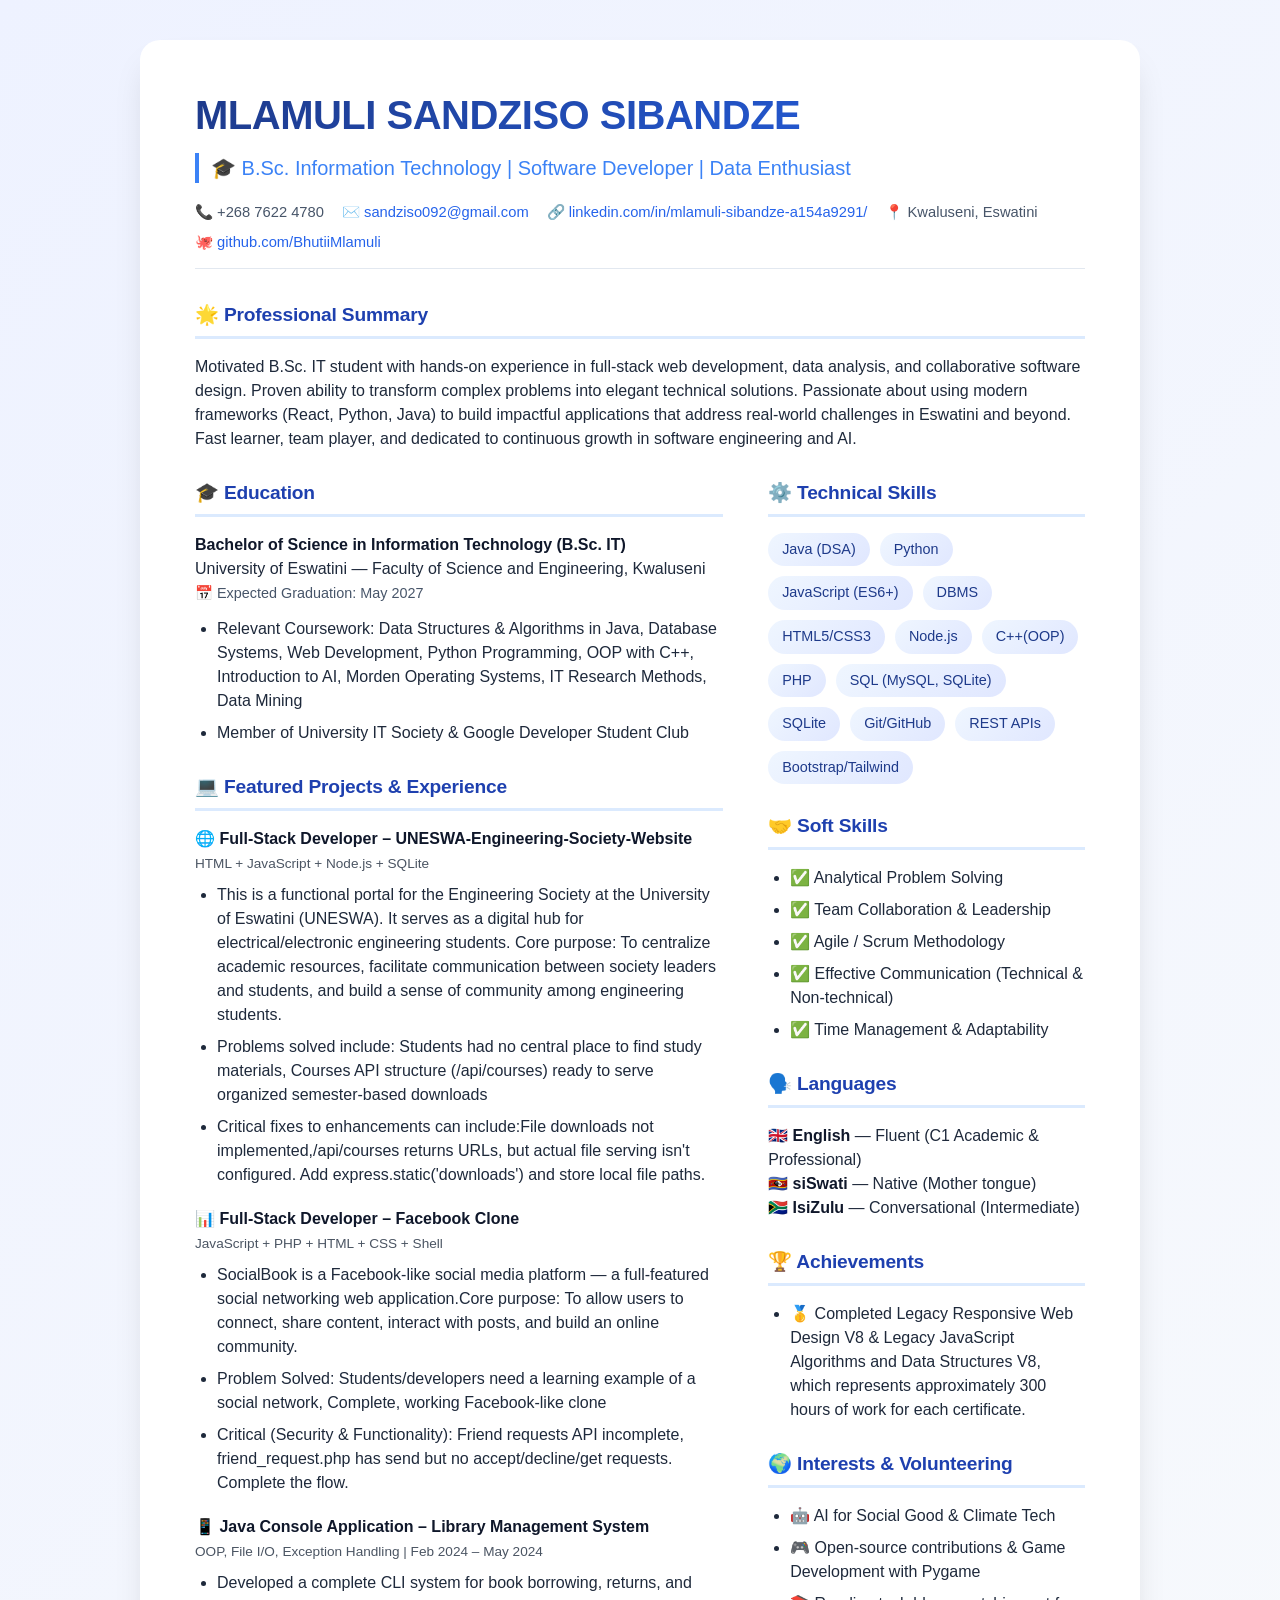
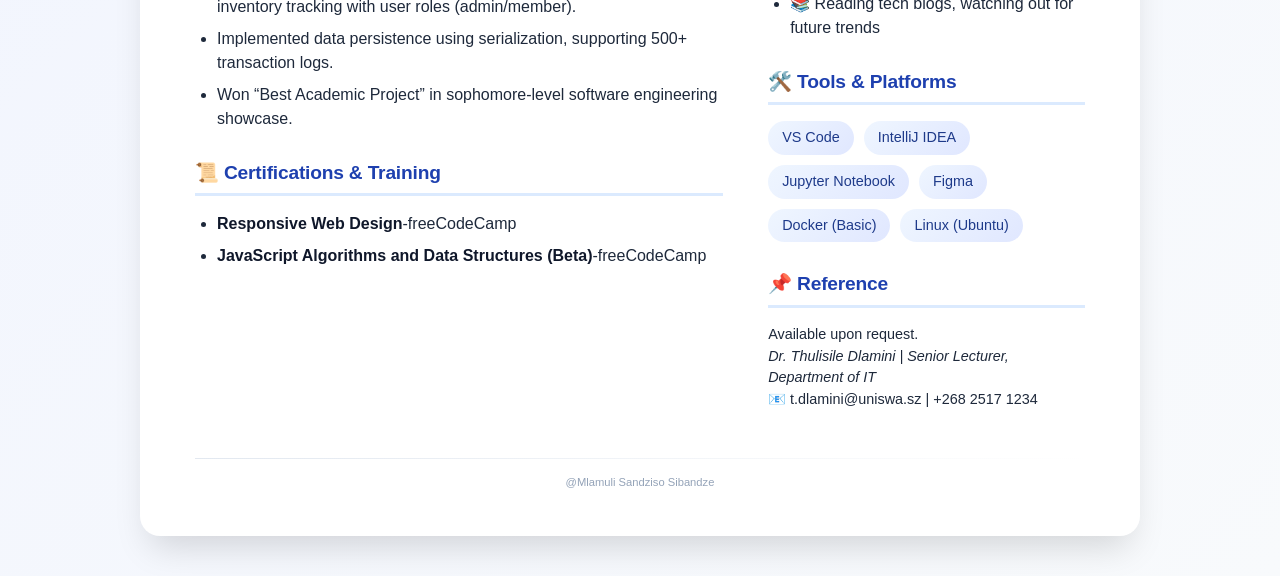
==== index.html @ d5909579 "C" ====
<!DOCTYPE html>
<html lang="en">
<head>
  <meta charset="UTF-8">
  <meta name="viewport" content="width=device-width, initial-scale=1.0">
  <title>Mlamuli Sandziso Sibandze - IT Resume</title>
  <link rel="stylesheet" href="style.css">
</head>
<body>
  <div class="container">

    <h1>MLAMULI SANDZISO SIBANDZE</h1>
    <div class="title">🎓 B.Sc. Information Technology | Software Developer | Data Enthusiast</div>
    
    <div class="contact">
      <span>📞 +268 7622 4780</span>
      <span>✉️ <a href="mailto:mlamuli.sibandze@student.uniswa.sz">sandziso092@gmail.com</a></span>
      <span>🔗 <a href="#">linkedin.com/in/mlamuli-sibandze-a154a9291/</a></span>
      <span>📍 Kwaluseni, Eswatini</span>
      <span>🐙 <a href="#">github.com/BhutiiMlamuli</a></span>
    </div>

    <!-- SUMMARY -->
    <div class="section">
      <div class="section-title">🌟 Professional Summary</div>
      <p>Motivated B.Sc. IT student with hands-on experience in full-stack web development, data analysis, and collaborative software design. Proven ability to transform complex problems into elegant technical solutions. Passionate about using modern frameworks (React, Python, Java) to build impactful applications that address real-world challenges in Eswatini and beyond. Fast learner, team player, and dedicated to continuous growth in software engineering and AI.</p>
    </div>

    <div class="two-column">
      <div class="left">

        <!-- EDUCATION -->
        <div class="section">
          <div class="section-title">🎓 Education</div>
          <div style="margin-bottom: 12px;">
            <strong>Bachelor of Science in Information Technology (B.Sc. IT)</strong><br>
            University of Eswatini — Faculty of Science and Engineering, Kwaluseni<br>
            <span style="font-size: 0.9em; color: #475569;">📅 Expected Graduation: May 2027</span>
            
          </div>
          <ul style="margin-top: 8px;">
            <li>Relevant Coursework: Data Structures & Algorithms in Java, Database Systems, Web Development, Python Programming, OOP with C++, Introduction to AI, Morden Operating Systems, IT Research Methods, Data Mining</li>
            
            <li>Member of University IT Society & Google Developer Student Club</li>
          </ul>
        </div>

        <!-- PROJECTS & EXPERIENCE (Expanded) -->
        <div class="section">
          <div class="section-title">💻 Featured Projects & Experience</div>
          
          <div class="exp-item">
            <strong>🌐 Full-Stack Developer – UNESWA-Engineering-Society-Website</strong><br>
            <span style="font-size: 0.85em; color: #4b5563;">HTML + JavaScript + Node.js + SQLite</span>
            <ul>
              <li>This is a functional portal for the Engineering Society at the University of Eswatini (UNESWA). It serves as a digital hub for electrical/electronic engineering students.

Core purpose: To centralize academic resources, facilitate communication between society leaders and students, and build a sense of community among engineering students.</li>
              <li>Problems solved include:
                Students had no central place to find study materials, Courses API structure (/api/courses) ready to serve organized semester-based downloads
              </li>
              <li>Critical fixes to enhancements can include:File downloads not implemented,/api/courses returns URLs, but actual file serving isn't configured. Add express.static('downloads') and store local file paths. </li>
            </ul>
          </div>

          <div class="exp-item">
            <strong>📊 Full-Stack Developer – Facebook Clone</strong><br>
            <span style="font-size: 0.85em; color: #4b5563;">JavaScript + PHP + HTML + CSS + Shell</span>
            <ul>
              <li>SocialBook is a Facebook-like social media platform — a full-featured social networking web application.Core purpose: To allow users to connect, share content, interact with posts, and build an online community.</li>
              <li>Problem Solved: Students/developers need a learning example of a social network, Complete, working Facebook-like clone</li>
              <li>Critical (Security & Functionality): Friend requests API incomplete, friend_request.php has send but no accept/decline/get requests. Complete the flow.</li>
            </ul>
          </div>

          <div class="exp-item">
            <strong>📱 Java Console Application – Library Management System</strong><br>
            <span style="font-size: 0.85em; color: #4b5563;">OOP, File I/O, Exception Handling | Feb 2024 – May 2024</span>
            <ul>
              <li>Developed a complete CLI system for book borrowing, returns, and inventory tracking with user roles (admin/member).</li>
              <li>Implemented data persistence using serialization, supporting 500+ transaction logs.</li>
              <li>Won “Best Academic Project” in sophomore-level software engineering showcase.</li>
            </ul>
          </div>

          
        </div>

        <!-- Certifications & Training -->
        <div class="section">
          <div class="section-title">📜 Certifications & Training</div>
          <ul>
            <li><strong>Responsive Web Design</strong>-freeCodeCamp</li>
            <li><strong>JavaScript Algorithms and Data Structures (Beta)</strong>-freeCodeCamp</li>
                        
          </ul>
        </div>

      </div>

      <!-- RIGHT COLUMN (Skills, languages, achievements, interests) -->
      <div class="right">

        <!-- TECHNICAL SKILLS -->
        <div class="section">
          <div class="section-title">⚙️ Technical Skills</div>
          <div class="skill-list">
            <span class="skill">Java (DSA)</span>
            <span class="skill">Python</span>
            <span class="skill">JavaScript (ES6+)</span>
            <span class="skill">DBMS</span>
            <span class="skill">HTML5/CSS3</span>
            <span class="skill">Node.js</span>
            <span class="skill">C++(OOP)</span>
            <span class="skill">PHP</span>
            <span class="skill">SQL (MySQL, SQLite)</span>
            <span class="skill">SQLite</span>
            <span class="skill">Git/GitHub</span>
            <span class="skill">REST APIs</span>
            <span class="skill">Bootstrap/Tailwind</span>
          </div>
        </div>

        <!-- SOFT SKILLS -->
        <div class="section">
          <div class="section-title">🤝 Soft Skills</div>
          <ul style="margin-bottom: 0;">
            <li>✅ Analytical Problem Solving</li>
            <li>✅ Team Collaboration & Leadership</li>
            <li>✅ Agile / Scrum Methodology</li>
            <li>✅ Effective Communication (Technical & Non-technical)</li>
            <li>✅ Time Management & Adaptability</li>
          </ul>
        </div>

        <!-- LANGUAGES -->
        <div class="section">
          <div class="section-title">🗣️ Languages</div>
          <strong>🇬🇧 English</strong> — Fluent (C1 Academic & Professional)<br>
          <strong>🇸🇿 siSwati</strong> — Native (Mother tongue)<br>
          <strong>🇿🇦 IsiZulu</strong> — Conversational (Intermediate)
        </div>

        <!-- ACHIEVEMENTS / LEADERSHIP -->
        <div class="section">
          <div class="section-title">🏆 Achievements</div>
          <ul>
            <li>🥇 Completed Legacy Responsive Web Design V8 & Legacy JavaScript Algorithms and Data Structures V8, which represents approximately 300 hours of work for each certificate.</li>
          
          </ul>
        </div>

        <!-- INTERESTS & COMMUNITY -->
        <div class="section">
          <div class="section-title">🌍 Interests & Volunteering</div>
          <ul>
            <li>🤖 AI for Social Good & Climate Tech</li>
            
            <li>🎮 Open-source contributions & Game Development with Pygame</li>
            <li>📚 Reading tech blogs, watching out for future trends</li>
          </ul>
        </div>

        <!-- TOOLS & PLATFORMS -->
        <div class="section">
          <div class="section-title">🛠️ Tools & Platforms</div>
          <div class="skill-list">
            <span class="skill">VS Code</span>
            <span class="skill">IntelliJ IDEA</span>
            <span class="skill">Jupyter Notebook</span>
            <span class="skill">Figma</span>
            <span class="skill">Docker (Basic)</span>
            <span class="skill">Linux (Ubuntu)</span>
          </div>
        </div>

        <!-- REFERENCE NOTE -->
        <div class="section">
          <div class="section-title">📌 Reference</div>
          <p style="font-size: 0.9rem;">Available upon request.<br>
          <em>Dr. Thulisile Dlamini | Senior Lecturer, Department of IT</em><br>
          📧 t.dlamini@uniswa.sz | +268 2517 1234</p>
        </div>

      </div>
    </div>

    <!-- DECORATIVE FOOTER (Print-friendly subtle) -->
    <hr style="margin-top: 20px;">
    <div style="text-align: center; font-size: 0.7rem; color: #94a3b8; margin-top: 15px;">
       @Mlamuli Sandziso Sibandze
    </div>
  </div>
</body>
</html>
---- style.css ----
/* ========== RESET & GLOBAL ========== */
* {
  margin: 0;
  padding: 0;
  box-sizing: border-box;
}

body {
  font-family: 'Segoe UI', 'Roboto', Arial, sans-serif;
  margin: 0;
  padding: 40px 20px;
  background: linear-gradient(135deg, #eef2ff 0%, #f8fafc 100%);
  color: #1e293b;
  line-height: 1.5;
}

.container {
  max-width: 1000px;
  margin: 0 auto;
  background: white;
  border-radius: 20px;
  box-shadow: 0 20px 35px -10px rgba(0, 0, 0, 0.15);
  padding: 45px 55px;
  transition: all 0.3s ease;
}

/* ========== TYPOGRAPHY & HEADINGS ========== */
h1 {
  font-size: 2.5em;
  margin: 0 0 8px 0;
  color: #0f3b7a;
  letter-spacing: -0.5px;
  font-weight: 700;
  background: linear-gradient(135deg, #1e3a8a, #2563eb);
  background-clip: text;
  -webkit-background-clip: text;
  color: transparent;
}

.title {
  font-size: 1.25em;
  color: #3b82f6;
  margin-bottom: 18px;
  font-weight: 500;
  border-left: 4px solid #3b82f6;
  padding-left: 12px;
}

.contact {
  font-size: 0.92em;
  color: #475569;
  margin-bottom: 32px;
  padding-bottom: 15px;
  border-bottom: 1px solid #e2e8f0;
  display: flex;
  flex-wrap: wrap;
  gap: 18px;
  row-gap: 8px;
}

.contact a { 
  color: #2563eb; 
  text-decoration: none;
  transition: color 0.2s;
}

.contact a:hover { 
  color: #1d4ed8; 
  text-decoration: underline; 
}

/* ========== SECTIONS ========== */
.section {
  margin-bottom: 28px;
}

.section-title {
  font-size: 1.2em;
  color: #1e40af;
  border-bottom: 3px solid #dbeafe;
  padding-bottom: 6px;
  margin-bottom: 16px;
  font-weight: 600;
  letter-spacing: -0.2px;
}

/* ========== LISTS ========== */
ul {
  padding-left: 22px;
  margin: 8px 0;
}

li {
  margin-bottom: 8px;
  line-height: 1.5;
}

/* ========== TWO COLUMN LAYOUT ========== */
.two-column {
  display: flex;
  gap: 45px;
  margin-top: 5px;
}

.left { 
  flex: 2; 
}

.right { 
  flex: 1.2; 
}

/* ========== MISC COMPONENTS ========== */
.date {
  font-size: 0.85em;
  color: #6b7280;
  font-weight: normal;
}

.skill-list {
  display: flex;
  flex-wrap: wrap;
  gap: 10px;
  margin-top: 5px;
}

.skill {
  background: linear-gradient(135deg, #eff6ff, #e0e7ff);
  padding: 6px 14px;
  border-radius: 30px;
  font-size: 0.9em;
  font-weight: 500;
  color: #1e3a8a;
  transition: transform 0.1s ease, box-shadow 0.2s;
}

.skill:hover {
  transform: translateY(-2px);
  box-shadow: 0 4px 8px rgba(0, 0, 0, 0.05);
}

.project-item, .exp-item {
  margin-bottom: 20px;
}

.subsection-title {
  font-weight: 700;
  color: #0f172a;
  display: inline-block;
  margin-top: 12px;
}

strong {
  color: #0f172a;
}

hr {
  margin: 15px 0;
  border: 0;
  height: 1px;
  background: linear-gradient(to right, #e2e8f0, transparent);
}

.badge {
  background: #f1f5f9;
  padding: 2px 8px;
  border-radius: 12px;
  font-size: 0.75rem;
  font-weight: 500;
  display: inline-block;
  margin-right: 6px;
}

/* ========== RESPONSIVE ========== */
@media (max-width: 700px) {
  body { 
    padding: 20px 15px; 
  }
  
  .container { 
    padding: 25px 20px; 
  }
  
  h1 { 
    font-size: 1.8em; 
  }
  
  .two-column { 
    flex-direction: column; 
    gap: 20px; 
  }
  
  .skill-list { 
    gap: 8px; 
  }
}

/* ========== PRINT STYLES ========== */
@media print {
  body {
    background: white;
    padding: 0;
  }
  
  .container {
    box-shadow: none;
    padding: 20px;
    max-width: 100%;
    border-radius: 0;
  }
  
  .skill {
    background: #f1f5f9;
    border: 1px solid #ccc;
    page-break-inside: avoid;
  }
  
  .contact {
    border-bottom: 1px solid #ccc;
  }
  
  .section-title {
    border-bottom: 2px solid #ccc;
  }
  
  a {
    text-decoration: none;
    color: black;
  }
  
  .skill:hover {
    transform: none;
    box-shadow: none;
  }
  
  .badge {
    background: #e9ecef;
    border: 1px solid #adb5bd;
  }
}
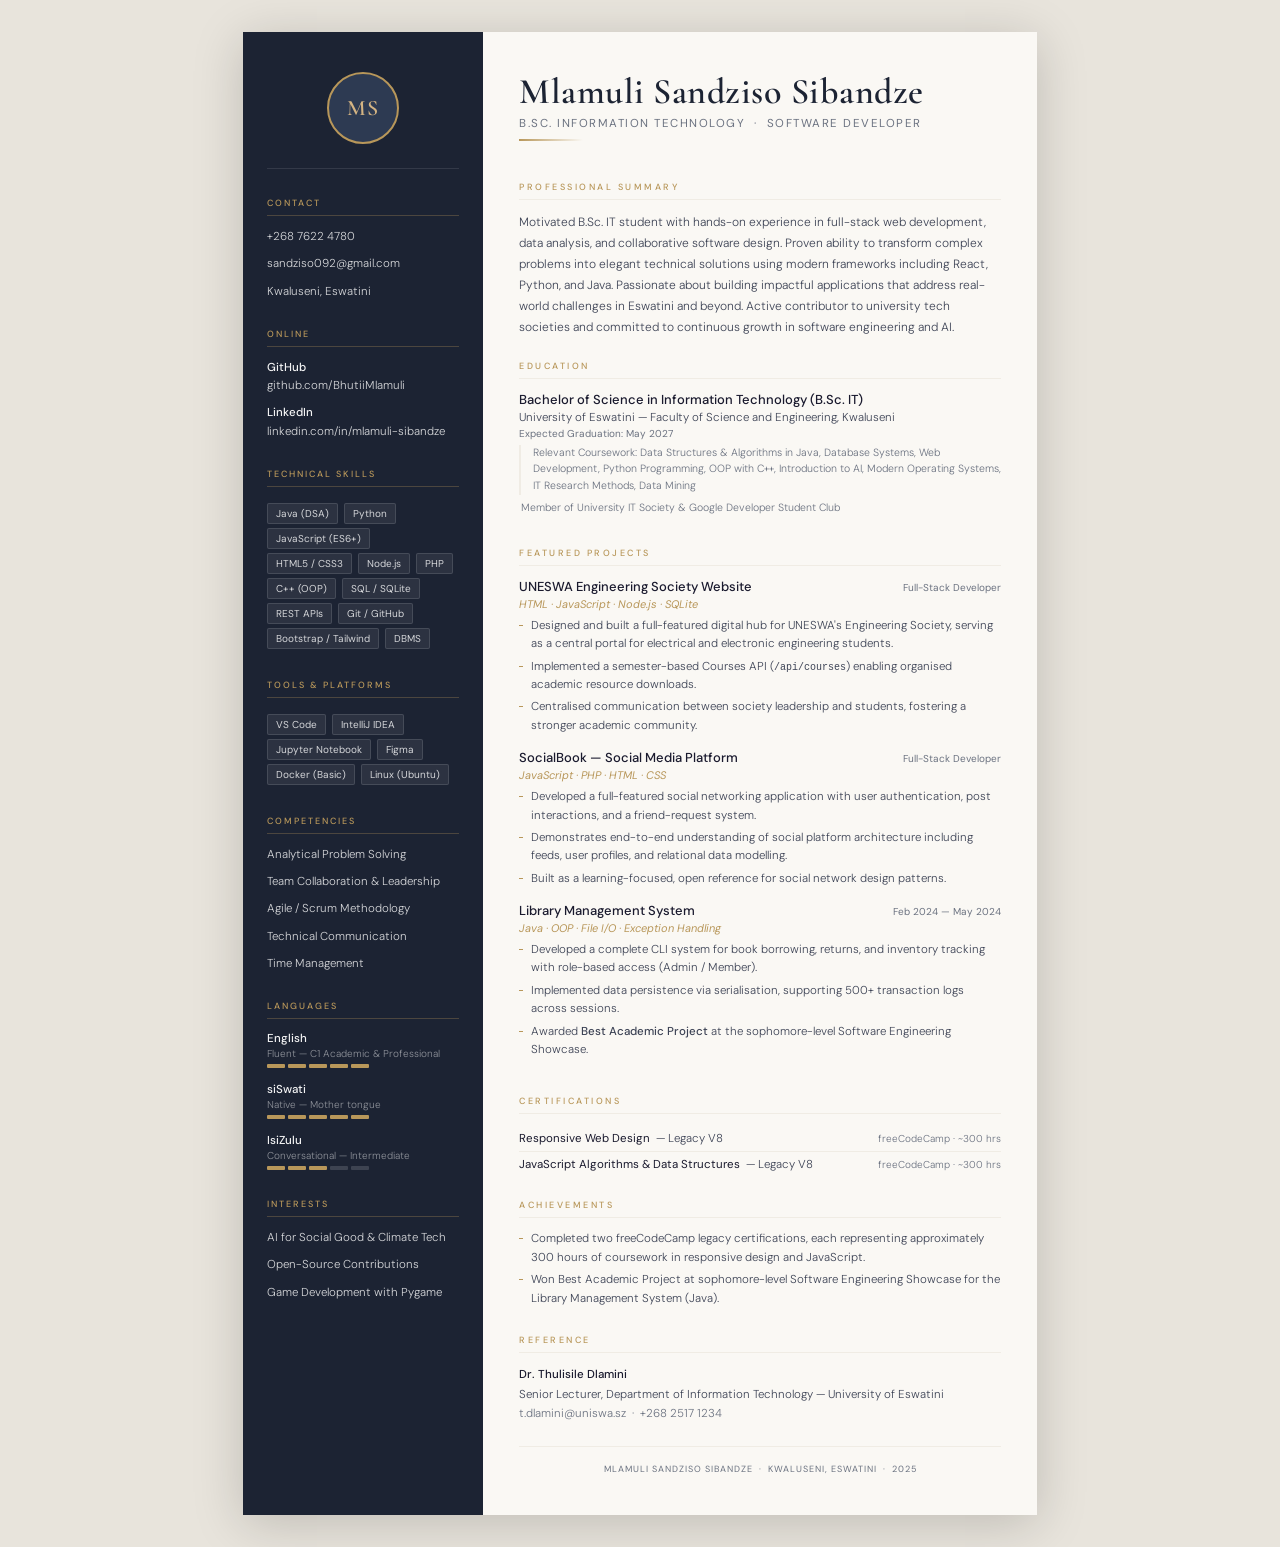
==== commit 8cb703d7: "111" ====
--- a/index.html
+++ b/index.html
@@ -3,193 +3,522 @@
 <head>
   <meta charset="UTF-8">
   <meta name="viewport" content="width=device-width, initial-scale=1.0">
-  <title>Mlamuli Sandziso Sibandze - IT Resume</title>
-  <link rel="stylesheet" href="style.css">
+  <title>Mlamuli Sandziso Sibandze — Resume</title>
+  <link rel="preconnect" href="https://fonts.googleapis.com">
+  <link rel="preconnect" href="https://fonts.gstatic.com" crossorigin>
+  <link href="https://fonts.googleapis.com/css2?family=Cormorant+Garamond:wght@400;500;600&family=DM+Sans:wght@300;400;500&display=swap" rel="stylesheet">
+  <style>
+    *, *::before, *::after { box-sizing: border-box; margin: 0; padding: 0; }
+
+    :root {
+      --slate: #1c2333;
+      --slate-mid: #2d3a52;
+      --slate-light: #4a5568;
+      --gold: #b8975a;
+      --gold-light: #d4b483;
+      --ivory: #faf8f4;
+      --ivory-dark: #f0ece4;
+      --text-dark: #1a1a2e;
+      --text-mid: #3d4355;
+      --text-muted: #6b7280;
+      --sidebar-w: 240px;
+      --serif: 'Cormorant Garamond', Georgia, serif;
+      --sans: 'DM Sans', system-ui, sans-serif;
+    }
+
+    @page { margin: 0; size: A4; }
+
+    body {
+      font-family: var(--sans);
+      background: #e8e4dc;
+      min-height: 100vh;
+      display: flex;
+      justify-content: center;
+      padding: 32px 16px;
+      color: var(--text-dark);
+      -webkit-print-color-adjust: exact;
+      print-color-adjust: exact;
+    }
+
+    .page {
+      width: 794px;
+      min-height: 1123px;
+      background: var(--ivory);
+      display: grid;
+      grid-template-columns: var(--sidebar-w) 1fr;
+      box-shadow: 0 8px 48px rgba(0,0,0,0.18);
+    }
+
+    /* ── SIDEBAR ── */
+    .sidebar {
+      background: var(--slate);
+      padding: 40px 24px;
+      display: flex;
+      flex-direction: column;
+      gap: 28px;
+    }
+
+    .avatar-block {
+      display: flex;
+      flex-direction: column;
+      align-items: center;
+      gap: 12px;
+      border-bottom: 1px solid rgba(255,255,255,0.1);
+      padding-bottom: 24px;
+    }
+
+    .avatar {
+      width: 72px;
+      height: 72px;
+      border-radius: 50%;
+      background: var(--slate-mid);
+      border: 2px solid var(--gold);
+      display: flex;
+      align-items: center;
+      justify-content: center;
+      font-family: var(--serif);
+      font-size: 22px;
+      font-weight: 600;
+      color: var(--gold-light);
+      letter-spacing: 1px;
+    }
+
+    .s-section { display: flex; flex-direction: column; gap: 10px; }
+
+    .s-label {
+      font-family: var(--sans);
+      font-size: 9px;
+      font-weight: 500;
+      letter-spacing: 2px;
+      text-transform: uppercase;
+      color: var(--gold);
+      border-bottom: 1px solid rgba(184,151,90,0.3);
+      padding-bottom: 6px;
+      margin-bottom: 2px;
+    }
+
+    .s-item {
+      font-size: 11.5px;
+      font-weight: 300;
+      color: rgba(255,255,255,0.82);
+      line-height: 1.5;
+      word-break: break-word;
+    }
+
+    .s-item a { color: rgba(255,255,255,0.82); text-decoration: none; }
+    .s-item a:hover { color: var(--gold-light); }
+
+    .s-item strong {
+      display: block;
+      font-weight: 500;
+      color: rgba(255,255,255,0.95);
+      font-size: 11.5px;
+      margin-bottom: 1px;
+    }
+
+    .skill-tag {
+      display: inline-block;
+      background: rgba(255,255,255,0.07);
+      border: 1px solid rgba(255,255,255,0.12);
+      color: rgba(255,255,255,0.8);
+      font-size: 10px;
+      padding: 3px 8px;
+      border-radius: 2px;
+      margin: 2px 2px 2px 0;
+      font-weight: 400;
+    }
+
+    .lang-row { display: flex; flex-direction: column; gap: 6px; }
+    .lang-item { display: flex; flex-direction: column; gap: 1px; }
+    .lang-name { font-size: 11.5px; color: rgba(255,255,255,0.95); font-weight: 500; }
+    .lang-level { font-size: 10px; color: rgba(255,255,255,0.5); font-weight: 300; }
+
+    .dot-bar { display: flex; gap: 3px; margin-top: 3px; }
+    .dot {
+      width: 18px; height: 4px; border-radius: 1px;
+      background: rgba(255,255,255,0.15);
+    }
+    .dot.filled { background: var(--gold); }
+
+    /* ── MAIN ── */
+    .main {
+      padding: 40px 36px;
+      display: flex;
+      flex-direction: column;
+      gap: 0;
+    }
+
+    .name-block { margin-bottom: 20px; }
+
+    .name {
+      font-family: var(--serif);
+      font-size: 36px;
+      font-weight: 600;
+      color: var(--slate);
+      letter-spacing: 0.5px;
+      line-height: 1.1;
+    }
+
+    .title-line {
+      font-size: 11.5px;
+      font-weight: 400;
+      color: var(--text-muted);
+      letter-spacing: 1.5px;
+      text-transform: uppercase;
+      margin-top: 4px;
+    }
+
+    .gold-rule {
+      height: 2px;
+      background: linear-gradient(90deg, var(--gold) 0%, transparent 100%);
+      margin: 8px 0 20px;
+      width: 64px;
+    }
+
+    /* Section */
+    .section { margin-bottom: 22px; }
+
+    .sec-title {
+      font-size: 9px;
+      font-weight: 500;
+      letter-spacing: 2.5px;
+      text-transform: uppercase;
+      color: var(--gold);
+      border-bottom: 1px solid var(--ivory-dark);
+      padding-bottom: 6px;
+      margin-bottom: 12px;
+    }
+
+    .summary-text {
+      font-size: 12px;
+      font-weight: 300;
+      color: var(--text-mid);
+      line-height: 1.75;
+    }
+
+    /* Experience items */
+    .exp-item { margin-bottom: 14px; }
+
+    .exp-header { display: flex; justify-content: space-between; align-items: baseline; gap: 8px; }
+
+    .exp-title {
+      font-size: 13px;
+      font-weight: 500;
+      color: var(--text-dark);
+    }
+
+    .exp-date {
+      font-size: 10px;
+      color: var(--text-muted);
+      font-weight: 400;
+      white-space: nowrap;
+      flex-shrink: 0;
+    }
+
+    .exp-sub {
+      font-size: 11px;
+      color: var(--gold);
+      font-weight: 400;
+      margin: 2px 0 6px;
+      font-style: italic;
+    }
+
+    .exp-list {
+      list-style: none;
+      padding: 0;
+      display: flex;
+      flex-direction: column;
+      gap: 4px;
+    }
+
+    .exp-list li {
+      font-size: 11.5px;
+      color: var(--text-mid);
+      font-weight: 300;
+      line-height: 1.6;
+      padding-left: 12px;
+      position: relative;
+    }
+
+    .exp-list li::before {
+      content: '';
+      position: absolute;
+      left: 0;
+      top: 8px;
+      width: 4px;
+      height: 1px;
+      background: var(--gold);
+    }
+
+    /* Education */
+    .edu-item { margin-bottom: 8px; }
+    .edu-degree { font-size: 13px; font-weight: 500; color: var(--text-dark); }
+    .edu-school { font-size: 11.5px; color: var(--text-mid); font-weight: 300; margin: 2px 0; }
+    .edu-date { font-size: 10px; color: var(--text-muted); }
+    .edu-courses {
+      font-size: 10.5px;
+      color: var(--text-muted);
+      font-weight: 300;
+      line-height: 1.6;
+      margin-top: 5px;
+      padding-left: 12px;
+      border-left: 2px solid var(--ivory-dark);
+    }
+
+    /* Certs */
+    .cert-item {
+      font-size: 11.5px;
+      font-weight: 300;
+      color: var(--text-mid);
+      padding: 5px 0;
+      border-bottom: 1px solid var(--ivory-dark);
+      display: flex;
+      justify-content: space-between;
+      align-items: baseline;
+      gap: 8px;
+    }
+    .cert-item:last-child { border-bottom: none; }
+    .cert-name { font-weight: 400; color: var(--text-dark); }
+    .cert-org { font-size: 10px; color: var(--text-muted); }
+
+    .achieve-item {
+      font-size: 11.5px;
+      color: var(--text-mid);
+      font-weight: 300;
+      line-height: 1.6;
+      padding-left: 12px;
+      position: relative;
+      margin-bottom: 4px;
+    }
+    .achieve-item::before {
+      content: '';
+      position: absolute;
+      left: 0; top: 8px;
+      width: 4px; height: 1px;
+      background: var(--gold);
+    }
+
+    /* Footer */
+    .resume-footer {
+      margin-top: auto;
+      padding-top: 16px;
+      border-top: 1px solid var(--ivory-dark);
+      font-size: 9px;
+      color: var(--text-muted);
+      letter-spacing: 1px;
+      text-transform: uppercase;
+      text-align: center;
+    }
+
+    @media print {
+      body { background: none; padding: 0; }
+      .page { box-shadow: none; width: 100%; min-height: 100vh; }
+    }
+  </style>
 </head>
 <body>
-  <div class="container">
-
-    <h1>MLAMULI SANDZISO SIBANDZE</h1>
-    <div class="title">🎓 B.Sc. Information Technology | Software Developer | Data Enthusiast</div>
-    
-    <div class="contact">
-      <span>📞 +268 7622 4780</span>
-      <span>✉️ <a href="mailto:mlamuli.sibandze@student.uniswa.sz">sandziso092@gmail.com</a></span>
-      <span>🔗 <a href="#">linkedin.com/in/mlamuli-sibandze-a154a9291/</a></span>
-      <span>📍 Kwaluseni, Eswatini</span>
-      <span>🐙 <a href="#">github.com/BhutiiMlamuli</a></span>
-    </div>
-
-    <!-- SUMMARY -->
+<div class="page">
+
+  <aside class="sidebar">
+
+    <div class="avatar-block">
+      <div class="avatar">MS</div>
+    </div>
+
+    <div class="s-section">
+      <div class="s-label">Contact</div>
+      <div class="s-item">+268 7622 4780</div>
+      <div class="s-item"><a href="mailto:sandziso092@gmail.com">sandziso092@gmail.com</a></div>
+      <div class="s-item">Kwaluseni, Eswatini</div>
+    </div>
+
+    <div class="s-section">
+      <div class="s-label">Online</div>
+      <div class="s-item"><strong>GitHub</strong><a href="https://github.com/BhutiiMlamuli" target="_blank">github.com/BhutiiMlamuli</a></div>
+      <div class="s-item"><strong>LinkedIn</strong><a href="https://linkedin.com/in/mlamuli-sibandze-a154a9291/" target="_blank">linkedin.com/in/mlamuli-sibandze</a></div>
+    </div>
+
+    <div class="s-section">
+      <div class="s-label">Technical Skills</div>
+      <div style="margin-top: 2px;">
+        <span class="skill-tag">Java (DSA)</span>
+        <span class="skill-tag">Python</span>
+        <span class="skill-tag">JavaScript (ES6+)</span>
+        <span class="skill-tag">HTML5 / CSS3</span>
+        <span class="skill-tag">Node.js</span>
+        <span class="skill-tag">PHP</span>
+        <span class="skill-tag">C++ (OOP)</span>
+        <span class="skill-tag">SQL / SQLite</span>
+        <span class="skill-tag">REST APIs</span>
+        <span class="skill-tag">Git / GitHub</span>
+        <span class="skill-tag">Bootstrap / Tailwind</span>
+        <span class="skill-tag">DBMS</span>
+      </div>
+    </div>
+
+    <div class="s-section">
+      <div class="s-label">Tools & Platforms</div>
+      <div style="margin-top: 2px;">
+        <span class="skill-tag">VS Code</span>
+        <span class="skill-tag">IntelliJ IDEA</span>
+        <span class="skill-tag">Jupyter Notebook</span>
+        <span class="skill-tag">Figma</span>
+        <span class="skill-tag">Docker (Basic)</span>
+        <span class="skill-tag">Linux (Ubuntu)</span>
+      </div>
+    </div>
+
+    <div class="s-section">
+      <div class="s-label">Competencies</div>
+      <div class="s-item">Analytical Problem Solving</div>
+      <div class="s-item">Team Collaboration &amp; Leadership</div>
+      <div class="s-item">Agile / Scrum Methodology</div>
+      <div class="s-item">Technical Communication</div>
+      <div class="s-item">Time Management</div>
+    </div>
+
+    <div class="s-section">
+      <div class="s-label">Languages</div>
+      <div class="lang-row">
+        <div class="lang-item">
+          <span class="lang-name">English</span>
+          <span class="lang-level">Fluent — C1 Academic &amp; Professional</span>
+          <div class="dot-bar">
+            <div class="dot filled"></div><div class="dot filled"></div>
+            <div class="dot filled"></div><div class="dot filled"></div><div class="dot filled"></div>
+          </div>
+        </div>
+        <div class="lang-item" style="margin-top: 8px;">
+          <span class="lang-name">siSwati</span>
+          <span class="lang-level">Native — Mother tongue</span>
+          <div class="dot-bar">
+            <div class="dot filled"></div><div class="dot filled"></div>
+            <div class="dot filled"></div><div class="dot filled"></div><div class="dot filled"></div>
+          </div>
+        </div>
+        <div class="lang-item" style="margin-top: 8px;">
+          <span class="lang-name">IsiZulu</span>
+          <span class="lang-level">Conversational — Intermediate</span>
+          <div class="dot-bar">
+            <div class="dot filled"></div><div class="dot filled"></div>
+            <div class="dot filled"></div><div class="dot"></div><div class="dot"></div>
+          </div>
+        </div>
+      </div>
+    </div>
+
+    <div class="s-section">
+      <div class="s-label">Interests</div>
+      <div class="s-item">AI for Social Good &amp; Climate Tech</div>
+      <div class="s-item">Open-Source Contributions</div>
+      <div class="s-item">Game Development with Pygame</div>
+    </div>
+
+  </aside>
+
+  <main class="main">
+
+    <div class="name-block">
+      <div class="name">Mlamuli Sandziso Sibandze</div>
+      <div class="title-line">B.Sc. Information Technology &nbsp;·&nbsp; Software Developer</div>
+      <div class="gold-rule"></div>
+    </div>
+
     <div class="section">
-      <div class="section-title">🌟 Professional Summary</div>
-      <p>Motivated B.Sc. IT student with hands-on experience in full-stack web development, data analysis, and collaborative software design. Proven ability to transform complex problems into elegant technical solutions. Passionate about using modern frameworks (React, Python, Java) to build impactful applications that address real-world challenges in Eswatini and beyond. Fast learner, team player, and dedicated to continuous growth in software engineering and AI.</p>
-    </div>
-
-    <div class="two-column">
-      <div class="left">
-
-        <!-- EDUCATION -->
-        <div class="section">
-          <div class="section-title">🎓 Education</div>
-          <div style="margin-bottom: 12px;">
-            <strong>Bachelor of Science in Information Technology (B.Sc. IT)</strong><br>
-            University of Eswatini — Faculty of Science and Engineering, Kwaluseni<br>
-            <span style="font-size: 0.9em; color: #475569;">📅 Expected Graduation: May 2027</span>
-            
-          </div>
-          <ul style="margin-top: 8px;">
-            <li>Relevant Coursework: Data Structures & Algorithms in Java, Database Systems, Web Development, Python Programming, OOP with C++, Introduction to AI, Morden Operating Systems, IT Research Methods, Data Mining</li>
-            
-            <li>Member of University IT Society & Google Developer Student Club</li>
-          </ul>
-        </div>
-
-        <!-- PROJECTS & EXPERIENCE (Expanded) -->
-        <div class="section">
-          <div class="section-title">💻 Featured Projects & Experience</div>
-          
-          <div class="exp-item">
-            <strong>🌐 Full-Stack Developer – UNESWA-Engineering-Society-Website</strong><br>
-            <span style="font-size: 0.85em; color: #4b5563;">HTML + JavaScript + Node.js + SQLite</span>
-            <ul>
-              <li>This is a functional portal for the Engineering Society at the University of Eswatini (UNESWA). It serves as a digital hub for electrical/electronic engineering students.
-
-Core purpose: To centralize academic resources, facilitate communication between society leaders and students, and build a sense of community among engineering students.</li>
-              <li>Problems solved include:
-                Students had no central place to find study materials, Courses API structure (/api/courses) ready to serve organized semester-based downloads
-              </li>
-              <li>Critical fixes to enhancements can include:File downloads not implemented,/api/courses returns URLs, but actual file serving isn't configured. Add express.static('downloads') and store local file paths. </li>
-            </ul>
-          </div>
-
-          <div class="exp-item">
-            <strong>📊 Full-Stack Developer – Facebook Clone</strong><br>
-            <span style="font-size: 0.85em; color: #4b5563;">JavaScript + PHP + HTML + CSS + Shell</span>
-            <ul>
-              <li>SocialBook is a Facebook-like social media platform — a full-featured social networking web application.Core purpose: To allow users to connect, share content, interact with posts, and build an online community.</li>
-              <li>Problem Solved: Students/developers need a learning example of a social network, Complete, working Facebook-like clone</li>
-              <li>Critical (Security & Functionality): Friend requests API incomplete, friend_request.php has send but no accept/decline/get requests. Complete the flow.</li>
-            </ul>
-          </div>
-
-          <div class="exp-item">
-            <strong>📱 Java Console Application – Library Management System</strong><br>
-            <span style="font-size: 0.85em; color: #4b5563;">OOP, File I/O, Exception Handling | Feb 2024 – May 2024</span>
-            <ul>
-              <li>Developed a complete CLI system for book borrowing, returns, and inventory tracking with user roles (admin/member).</li>
-              <li>Implemented data persistence using serialization, supporting 500+ transaction logs.</li>
-              <li>Won “Best Academic Project” in sophomore-level software engineering showcase.</li>
-            </ul>
-          </div>
-
-          
-        </div>
-
-        <!-- Certifications & Training -->
-        <div class="section">
-          <div class="section-title">📜 Certifications & Training</div>
-          <ul>
-            <li><strong>Responsive Web Design</strong>-freeCodeCamp</li>
-            <li><strong>JavaScript Algorithms and Data Structures (Beta)</strong>-freeCodeCamp</li>
-                        
-          </ul>
-        </div>
-
-      </div>
-
-      <!-- RIGHT COLUMN (Skills, languages, achievements, interests) -->
-      <div class="right">
-
-        <!-- TECHNICAL SKILLS -->
-        <div class="section">
-          <div class="section-title">⚙️ Technical Skills</div>
-          <div class="skill-list">
-            <span class="skill">Java (DSA)</span>
-            <span class="skill">Python</span>
-            <span class="skill">JavaScript (ES6+)</span>
-            <span class="skill">DBMS</span>
-            <span class="skill">HTML5/CSS3</span>
-            <span class="skill">Node.js</span>
-            <span class="skill">C++(OOP)</span>
-            <span class="skill">PHP</span>
-            <span class="skill">SQL (MySQL, SQLite)</span>
-            <span class="skill">SQLite</span>
-            <span class="skill">Git/GitHub</span>
-            <span class="skill">REST APIs</span>
-            <span class="skill">Bootstrap/Tailwind</span>
-          </div>
-        </div>
-
-        <!-- SOFT SKILLS -->
-        <div class="section">
-          <div class="section-title">🤝 Soft Skills</div>
-          <ul style="margin-bottom: 0;">
-            <li>✅ Analytical Problem Solving</li>
-            <li>✅ Team Collaboration & Leadership</li>
-            <li>✅ Agile / Scrum Methodology</li>
-            <li>✅ Effective Communication (Technical & Non-technical)</li>
-            <li>✅ Time Management & Adaptability</li>
-          </ul>
-        </div>
-
-        <!-- LANGUAGES -->
-        <div class="section">
-          <div class="section-title">🗣️ Languages</div>
-          <strong>🇬🇧 English</strong> — Fluent (C1 Academic & Professional)<br>
-          <strong>🇸🇿 siSwati</strong> — Native (Mother tongue)<br>
-          <strong>🇿🇦 IsiZulu</strong> — Conversational (Intermediate)
-        </div>
-
-        <!-- ACHIEVEMENTS / LEADERSHIP -->
-        <div class="section">
-          <div class="section-title">🏆 Achievements</div>
-          <ul>
-            <li>🥇 Completed Legacy Responsive Web Design V8 & Legacy JavaScript Algorithms and Data Structures V8, which represents approximately 300 hours of work for each certificate.</li>
-          
-          </ul>
-        </div>
-
-        <!-- INTERESTS & COMMUNITY -->
-        <div class="section">
-          <div class="section-title">🌍 Interests & Volunteering</div>
-          <ul>
-            <li>🤖 AI for Social Good & Climate Tech</li>
-            
-            <li>🎮 Open-source contributions & Game Development with Pygame</li>
-            <li>📚 Reading tech blogs, watching out for future trends</li>
-          </ul>
-        </div>
-
-        <!-- TOOLS & PLATFORMS -->
-        <div class="section">
-          <div class="section-title">🛠️ Tools & Platforms</div>
-          <div class="skill-list">
-            <span class="skill">VS Code</span>
-            <span class="skill">IntelliJ IDEA</span>
-            <span class="skill">Jupyter Notebook</span>
-            <span class="skill">Figma</span>
-            <span class="skill">Docker (Basic)</span>
-            <span class="skill">Linux (Ubuntu)</span>
-          </div>
-        </div>
-
-        <!-- REFERENCE NOTE -->
-        <div class="section">
-          <div class="section-title">📌 Reference</div>
-          <p style="font-size: 0.9rem;">Available upon request.<br>
-          <em>Dr. Thulisile Dlamini | Senior Lecturer, Department of IT</em><br>
-          📧 t.dlamini@uniswa.sz | +268 2517 1234</p>
-        </div>
-
-      </div>
-    </div>
-
-    <!-- DECORATIVE FOOTER (Print-friendly subtle) -->
-    <hr style="margin-top: 20px;">
-    <div style="text-align: center; font-size: 0.7rem; color: #94a3b8; margin-top: 15px;">
-       @Mlamuli Sandziso Sibandze
-    </div>
-  </div>
+      <div class="sec-title">Professional Summary</div>
+      <p class="summary-text">
+        Motivated B.Sc. IT student with hands-on experience in full-stack web development, data analysis, and collaborative software design. Proven ability to transform complex problems into elegant technical solutions using modern frameworks including React, Python, and Java. Passionate about building impactful applications that address real-world challenges in Eswatini and beyond. Active contributor to university tech societies and committed to continuous growth in software engineering and AI.
+      </p>
+    </div>
+
+    <div class="section">
+      <div class="sec-title">Education</div>
+      <div class="edu-item">
+        <div class="edu-degree">Bachelor of Science in Information Technology (B.Sc. IT)</div>
+        <div class="edu-school">University of Eswatini — Faculty of Science and Engineering, Kwaluseni</div>
+        <div class="edu-date">Expected Graduation: May 2027</div>
+        <div class="edu-courses">
+          Relevant Coursework: Data Structures &amp; Algorithms in Java, Database Systems, Web Development, Python Programming, OOP with C++, Introduction to AI, Modern Operating Systems, IT Research Methods, Data Mining
+        </div>
+        <div class="edu-courses" style="margin-top: 5px; border-left-color: transparent; padding-left: 0;">
+          Member of University IT Society &amp; Google Developer Student Club
+        </div>
+      </div>
+    </div>
+
+    <div class="section">
+      <div class="sec-title">Featured Projects</div>
+
+      <div class="exp-item">
+        <div class="exp-header">
+          <div class="exp-title">UNESWA Engineering Society Website</div>
+          <div class="exp-date">Full-Stack Developer</div>
+        </div>
+        <div class="exp-sub">HTML · JavaScript · Node.js · SQLite</div>
+        <ul class="exp-list">
+          <li>Designed and built a full-featured digital hub for UNESWA's Engineering Society, serving as a central portal for electrical and electronic engineering students.</li>
+          <li>Implemented a semester-based Courses API (<code style="font-size:10px; color:inherit;">/api/courses</code>) enabling organised academic resource downloads.</li>
+          <li>Centralised communication between society leadership and students, fostering a stronger academic community.</li>
+        </ul>
+      </div>
+
+      <div class="exp-item">
+        <div class="exp-header">
+          <div class="exp-title">SocialBook — Social Media Platform</div>
+          <div class="exp-date">Full-Stack Developer</div>
+        </div>
+        <div class="exp-sub">JavaScript · PHP · HTML · CSS</div>
+        <ul class="exp-list">
+          <li>Developed a full-featured social networking application with user authentication, post interactions, and a friend-request system.</li>
+          <li>Demonstrates end-to-end understanding of social platform architecture including feeds, user profiles, and relational data modelling.</li>
+          <li>Built as a learning-focused, open reference for social network design patterns.</li>
+        </ul>
+      </div>
+
+      <div class="exp-item">
+        <div class="exp-header">
+          <div class="exp-title">Library Management System</div>
+          <div class="exp-date">Feb 2024 — May 2024</div>
+        </div>
+        <div class="exp-sub">Java · OOP · File I/O · Exception Handling</div>
+        <ul class="exp-list">
+          <li>Developed a complete CLI system for book borrowing, returns, and inventory tracking with role-based access (Admin / Member).</li>
+          <li>Implemented data persistence via serialisation, supporting 500+ transaction logs across sessions.</li>
+          <li>Awarded <strong style="font-weight:500;">Best Academic Project</strong> at the sophomore-level Software Engineering Showcase.</li>
+        </ul>
+      </div>
+    </div>
+
+    <div class="section">
+      <div class="sec-title">Certifications</div>
+      <div class="cert-item">
+        <span><span class="cert-name">Responsive Web Design</span> &nbsp;— Legacy V8</span>
+        <span class="cert-org">freeCodeCamp · ~300 hrs</span>
+      </div>
+      <div class="cert-item">
+        <span><span class="cert-name">JavaScript Algorithms &amp; Data Structures</span> &nbsp;— Legacy V8</span>
+        <span class="cert-org">freeCodeCamp · ~300 hrs</span>
+      </div>
+    </div>
+
+    <div class="section">
+      <div class="sec-title">Achievements</div>
+      <div class="achieve-item">Completed two freeCodeCamp legacy certifications, each representing approximately 300 hours of coursework in responsive design and JavaScript.</div>
+      <div class="achieve-item">Won Best Academic Project at sophomore-level Software Engineering Showcase for the Library Management System (Java).</div>
+    </div>
+
+    <div class="section">
+      <div class="sec-title">Reference</div>
+      <div style="font-size: 11.5px; color: var(--text-mid); font-weight: 300; line-height: 1.7;">
+        <strong style="font-weight: 500; color: var(--text-dark);">Dr. Thulisile Dlamini</strong><br>
+        Senior Lecturer, Department of Information Technology — University of Eswatini<br>
+        <span style="color: var(--text-muted);">t.dlamini@uniswa.sz &nbsp;·&nbsp; +268 2517 1234</span>
+      </div>
+    </div>
+
+    <div class="resume-footer">Mlamuli Sandziso Sibandze &nbsp;·&nbsp; Kwaluseni, Eswatini &nbsp;·&nbsp; 2025</div>
+
+  </main>
+</div>
 </body>
 </html>
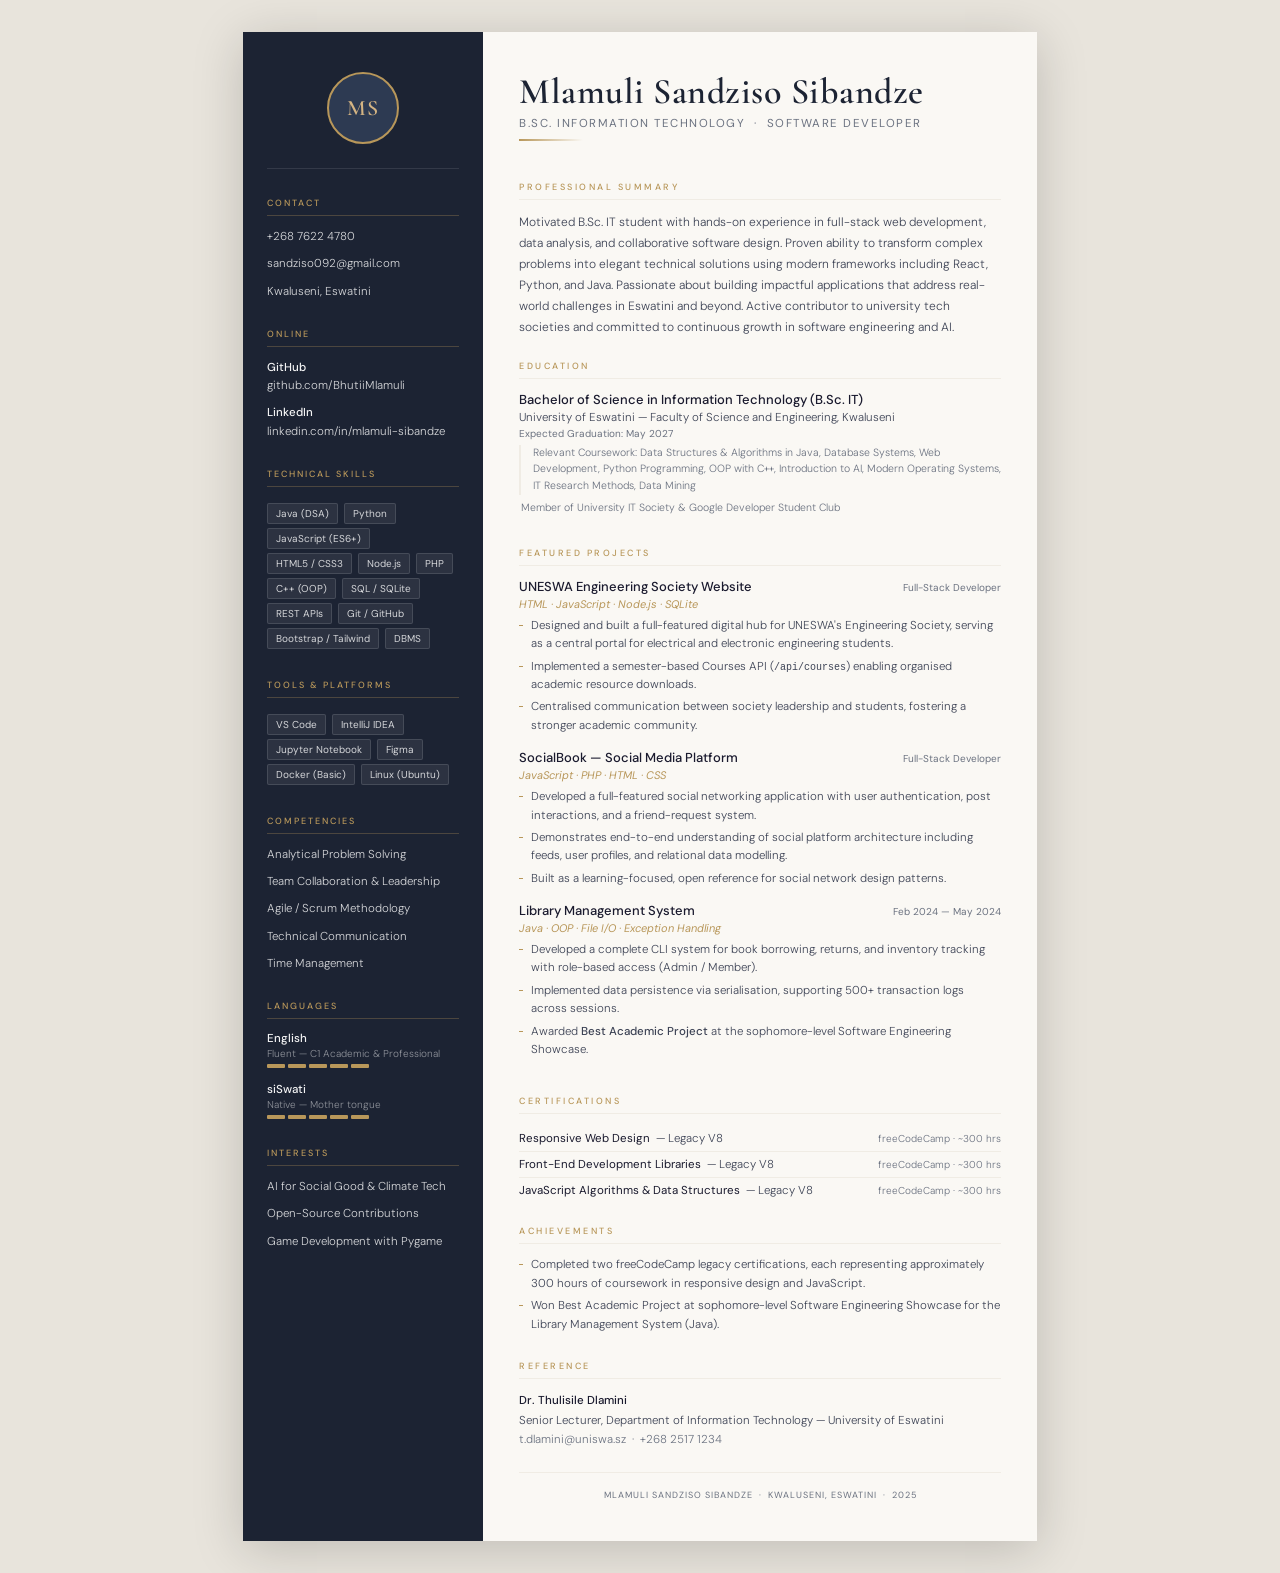
==== commit b19e6f39: "112" ====
--- a/index.html
+++ b/index.html
@@ -396,14 +396,7 @@
             <div class="dot filled"></div><div class="dot filled"></div><div class="dot filled"></div>
           </div>
         </div>
-        <div class="lang-item" style="margin-top: 8px;">
-          <span class="lang-name">IsiZulu</span>
-          <span class="lang-level">Conversational — Intermediate</span>
-          <div class="dot-bar">
-            <div class="dot filled"></div><div class="dot filled"></div>
-            <div class="dot filled"></div><div class="dot"></div><div class="dot"></div>
-          </div>
-        </div>
+        
       </div>
     </div>
 
@@ -496,6 +489,10 @@
         <span class="cert-org">freeCodeCamp · ~300 hrs</span>
       </div>
       <div class="cert-item">
+        <span><span class="cert-name">Front-End Development Libraries</span> &nbsp;— Legacy V8</span>
+        <span class="cert-org">freeCodeCamp · ~300 hrs</span>
+      </div>
+      <div class="cert-item">
         <span><span class="cert-name">JavaScript Algorithms &amp; Data Structures</span> &nbsp;— Legacy V8</span>
         <span class="cert-org">freeCodeCamp · ~300 hrs</span>
       </div>
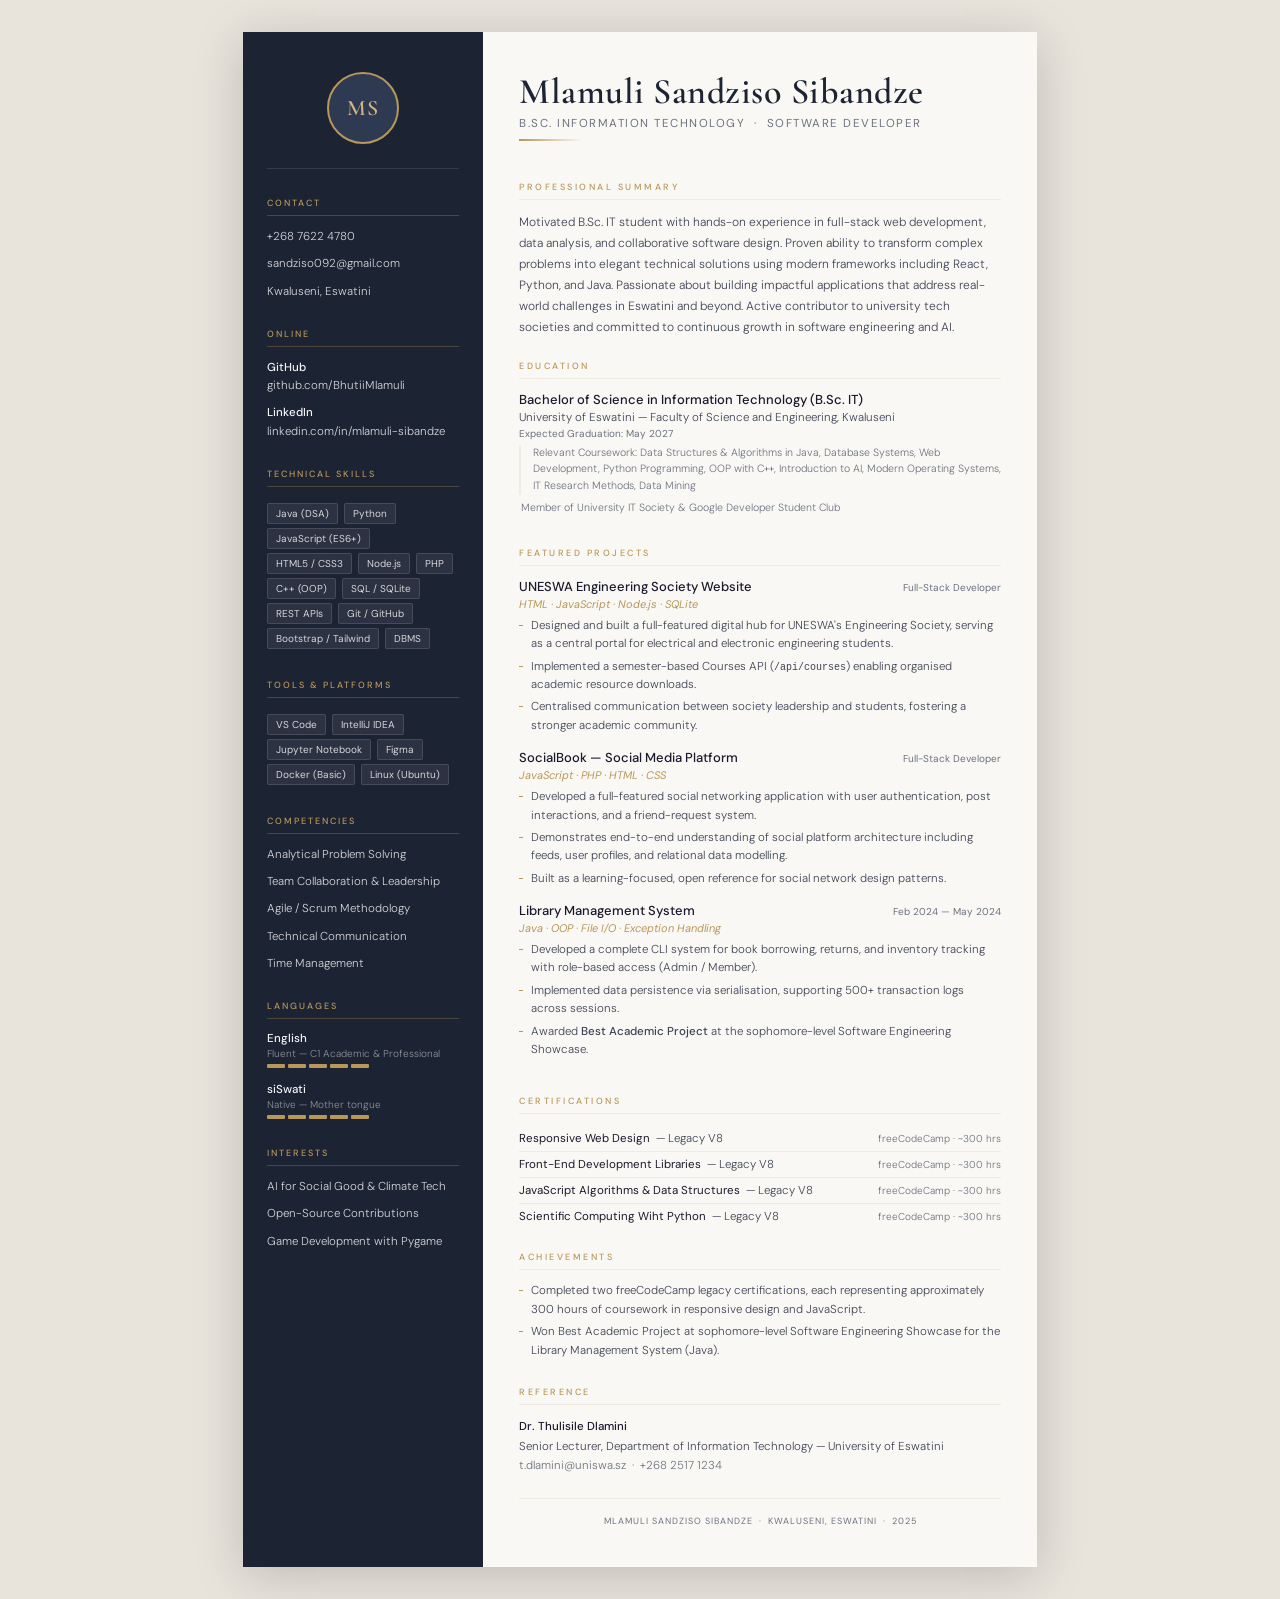
==== commit d5c723b1: "12" ====
--- a/index.html
+++ b/index.html
@@ -496,6 +496,11 @@
         <span><span class="cert-name">JavaScript Algorithms &amp; Data Structures</span> &nbsp;— Legacy V8</span>
         <span class="cert-org">freeCodeCamp · ~300 hrs</span>
       </div>
+
+      <div class="cert-item">
+        <span><span class="cert-name">Scientific Computing Wiht Python</span> &nbsp;— Legacy V8</span>
+        <span class="cert-org">freeCodeCamp · ~300 hrs</span>
+      </div>
     </div>
 
     <div class="section">
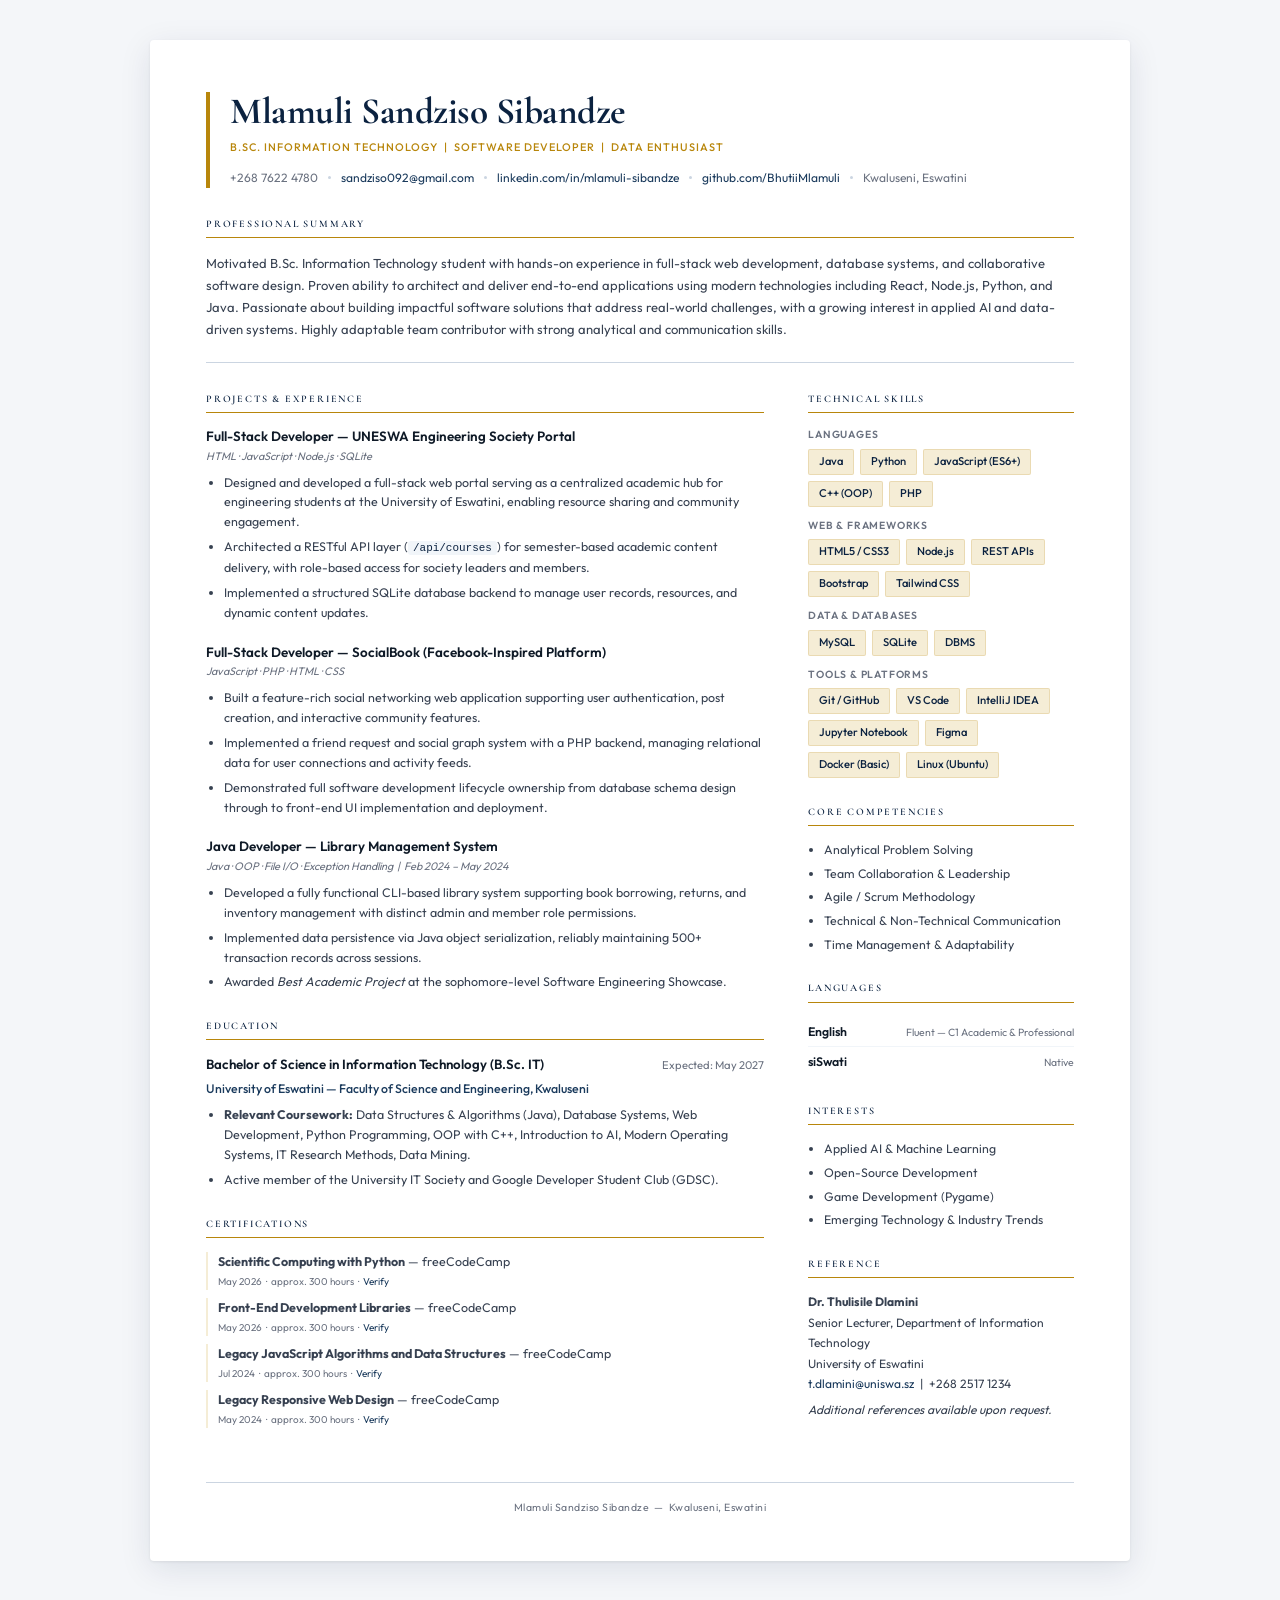
==== commit 9da91413: "1" ====
--- a/index.html
+++ b/index.html
@@ -3,524 +3,233 @@
 <head>
   <meta charset="UTF-8">
   <meta name="viewport" content="width=device-width, initial-scale=1.0">
-  <title>Mlamuli Sandziso Sibandze — Resume</title>
+  <title>Mlamuli Sandziso Sibandze — Software Developer</title>
   <link rel="preconnect" href="https://fonts.googleapis.com">
   <link rel="preconnect" href="https://fonts.gstatic.com" crossorigin>
-  <link href="https://fonts.googleapis.com/css2?family=Cormorant+Garamond:wght@400;500;600&family=DM+Sans:wght@300;400;500&display=swap" rel="stylesheet">
-  <style>
-    *, *::before, *::after { box-sizing: border-box; margin: 0; padding: 0; }
-
-    :root {
-      --slate: #1c2333;
-      --slate-mid: #2d3a52;
-      --slate-light: #4a5568;
-      --gold: #b8975a;
-      --gold-light: #d4b483;
-      --ivory: #faf8f4;
-      --ivory-dark: #f0ece4;
-      --text-dark: #1a1a2e;
-      --text-mid: #3d4355;
-      --text-muted: #6b7280;
-      --sidebar-w: 240px;
-      --serif: 'Cormorant Garamond', Georgia, serif;
-      --sans: 'DM Sans', system-ui, sans-serif;
-    }
-
-    @page { margin: 0; size: A4; }
-
-    body {
-      font-family: var(--sans);
-      background: #e8e4dc;
-      min-height: 100vh;
-      display: flex;
-      justify-content: center;
-      padding: 32px 16px;
-      color: var(--text-dark);
-      -webkit-print-color-adjust: exact;
-      print-color-adjust: exact;
-    }
-
-    .page {
-      width: 794px;
-      min-height: 1123px;
-      background: var(--ivory);
-      display: grid;
-      grid-template-columns: var(--sidebar-w) 1fr;
-      box-shadow: 0 8px 48px rgba(0,0,0,0.18);
-    }
-
-    /* ── SIDEBAR ── */
-    .sidebar {
-      background: var(--slate);
-      padding: 40px 24px;
-      display: flex;
-      flex-direction: column;
-      gap: 28px;
-    }
-
-    .avatar-block {
-      display: flex;
-      flex-direction: column;
-      align-items: center;
-      gap: 12px;
-      border-bottom: 1px solid rgba(255,255,255,0.1);
-      padding-bottom: 24px;
-    }
-
-    .avatar {
-      width: 72px;
-      height: 72px;
-      border-radius: 50%;
-      background: var(--slate-mid);
-      border: 2px solid var(--gold);
-      display: flex;
-      align-items: center;
-      justify-content: center;
-      font-family: var(--serif);
-      font-size: 22px;
-      font-weight: 600;
-      color: var(--gold-light);
-      letter-spacing: 1px;
-    }
-
-    .s-section { display: flex; flex-direction: column; gap: 10px; }
-
-    .s-label {
-      font-family: var(--sans);
-      font-size: 9px;
-      font-weight: 500;
-      letter-spacing: 2px;
-      text-transform: uppercase;
-      color: var(--gold);
-      border-bottom: 1px solid rgba(184,151,90,0.3);
-      padding-bottom: 6px;
-      margin-bottom: 2px;
-    }
-
-    .s-item {
-      font-size: 11.5px;
-      font-weight: 300;
-      color: rgba(255,255,255,0.82);
-      line-height: 1.5;
-      word-break: break-word;
-    }
-
-    .s-item a { color: rgba(255,255,255,0.82); text-decoration: none; }
-    .s-item a:hover { color: var(--gold-light); }
-
-    .s-item strong {
-      display: block;
-      font-weight: 500;
-      color: rgba(255,255,255,0.95);
-      font-size: 11.5px;
-      margin-bottom: 1px;
-    }
-
-    .skill-tag {
-      display: inline-block;
-      background: rgba(255,255,255,0.07);
-      border: 1px solid rgba(255,255,255,0.12);
-      color: rgba(255,255,255,0.8);
-      font-size: 10px;
-      padding: 3px 8px;
-      border-radius: 2px;
-      margin: 2px 2px 2px 0;
-      font-weight: 400;
-    }
-
-    .lang-row { display: flex; flex-direction: column; gap: 6px; }
-    .lang-item { display: flex; flex-direction: column; gap: 1px; }
-    .lang-name { font-size: 11.5px; color: rgba(255,255,255,0.95); font-weight: 500; }
-    .lang-level { font-size: 10px; color: rgba(255,255,255,0.5); font-weight: 300; }
-
-    .dot-bar { display: flex; gap: 3px; margin-top: 3px; }
-    .dot {
-      width: 18px; height: 4px; border-radius: 1px;
-      background: rgba(255,255,255,0.15);
-    }
-    .dot.filled { background: var(--gold); }
-
-    /* ── MAIN ── */
-    .main {
-      padding: 40px 36px;
-      display: flex;
-      flex-direction: column;
-      gap: 0;
-    }
-
-    .name-block { margin-bottom: 20px; }
-
-    .name {
-      font-family: var(--serif);
-      font-size: 36px;
-      font-weight: 600;
-      color: var(--slate);
-      letter-spacing: 0.5px;
-      line-height: 1.1;
-    }
-
-    .title-line {
-      font-size: 11.5px;
-      font-weight: 400;
-      color: var(--text-muted);
-      letter-spacing: 1.5px;
-      text-transform: uppercase;
-      margin-top: 4px;
-    }
-
-    .gold-rule {
-      height: 2px;
-      background: linear-gradient(90deg, var(--gold) 0%, transparent 100%);
-      margin: 8px 0 20px;
-      width: 64px;
-    }
-
-    /* Section */
-    .section { margin-bottom: 22px; }
-
-    .sec-title {
-      font-size: 9px;
-      font-weight: 500;
-      letter-spacing: 2.5px;
-      text-transform: uppercase;
-      color: var(--gold);
-      border-bottom: 1px solid var(--ivory-dark);
-      padding-bottom: 6px;
-      margin-bottom: 12px;
-    }
-
-    .summary-text {
-      font-size: 12px;
-      font-weight: 300;
-      color: var(--text-mid);
-      line-height: 1.75;
-    }
-
-    /* Experience items */
-    .exp-item { margin-bottom: 14px; }
-
-    .exp-header { display: flex; justify-content: space-between; align-items: baseline; gap: 8px; }
-
-    .exp-title {
-      font-size: 13px;
-      font-weight: 500;
-      color: var(--text-dark);
-    }
-
-    .exp-date {
-      font-size: 10px;
-      color: var(--text-muted);
-      font-weight: 400;
-      white-space: nowrap;
-      flex-shrink: 0;
-    }
-
-    .exp-sub {
-      font-size: 11px;
-      color: var(--gold);
-      font-weight: 400;
-      margin: 2px 0 6px;
-      font-style: italic;
-    }
-
-    .exp-list {
-      list-style: none;
-      padding: 0;
-      display: flex;
-      flex-direction: column;
-      gap: 4px;
-    }
-
-    .exp-list li {
-      font-size: 11.5px;
-      color: var(--text-mid);
-      font-weight: 300;
-      line-height: 1.6;
-      padding-left: 12px;
-      position: relative;
-    }
-
-    .exp-list li::before {
-      content: '';
-      position: absolute;
-      left: 0;
-      top: 8px;
-      width: 4px;
-      height: 1px;
-      background: var(--gold);
-    }
-
-    /* Education */
-    .edu-item { margin-bottom: 8px; }
-    .edu-degree { font-size: 13px; font-weight: 500; color: var(--text-dark); }
-    .edu-school { font-size: 11.5px; color: var(--text-mid); font-weight: 300; margin: 2px 0; }
-    .edu-date { font-size: 10px; color: var(--text-muted); }
-    .edu-courses {
-      font-size: 10.5px;
-      color: var(--text-muted);
-      font-weight: 300;
-      line-height: 1.6;
-      margin-top: 5px;
-      padding-left: 12px;
-      border-left: 2px solid var(--ivory-dark);
-    }
-
-    /* Certs */
-    .cert-item {
-      font-size: 11.5px;
-      font-weight: 300;
-      color: var(--text-mid);
-      padding: 5px 0;
-      border-bottom: 1px solid var(--ivory-dark);
-      display: flex;
-      justify-content: space-between;
-      align-items: baseline;
-      gap: 8px;
-    }
-    .cert-item:last-child { border-bottom: none; }
-    .cert-name { font-weight: 400; color: var(--text-dark); }
-    .cert-org { font-size: 10px; color: var(--text-muted); }
-
-    .achieve-item {
-      font-size: 11.5px;
-      color: var(--text-mid);
-      font-weight: 300;
-      line-height: 1.6;
-      padding-left: 12px;
-      position: relative;
-      margin-bottom: 4px;
-    }
-    .achieve-item::before {
-      content: '';
-      position: absolute;
-      left: 0; top: 8px;
-      width: 4px; height: 1px;
-      background: var(--gold);
-    }
-
-    /* Footer */
-    .resume-footer {
-      margin-top: auto;
-      padding-top: 16px;
-      border-top: 1px solid var(--ivory-dark);
-      font-size: 9px;
-      color: var(--text-muted);
-      letter-spacing: 1px;
-      text-transform: uppercase;
-      text-align: center;
-    }
-
-    @media print {
-      body { background: none; padding: 0; }
-      .page { box-shadow: none; width: 100%; min-height: 100vh; }
-    }
-  </style>
+  <link href="https://fonts.googleapis.com/css2?family=Cormorant+Garamond:wght@400;600;700&family=Outfit:wght@300;400;500;600&display=swap" rel="stylesheet">
+  <link rel="stylesheet" href="style.css">
 </head>
 <body>
-<div class="page">
-
-  <aside class="sidebar">
-
-    <div class="avatar-block">
-      <div class="avatar">MS</div>
-    </div>
-
-    <div class="s-section">
-      <div class="s-label">Contact</div>
-      <div class="s-item">+268 7622 4780</div>
-      <div class="s-item"><a href="mailto:sandziso092@gmail.com">sandziso092@gmail.com</a></div>
-      <div class="s-item">Kwaluseni, Eswatini</div>
-    </div>
-
-    <div class="s-section">
-      <div class="s-label">Online</div>
-      <div class="s-item"><strong>GitHub</strong><a href="https://github.com/BhutiiMlamuli" target="_blank">github.com/BhutiiMlamuli</a></div>
-      <div class="s-item"><strong>LinkedIn</strong><a href="https://linkedin.com/in/mlamuli-sibandze-a154a9291/" target="_blank">linkedin.com/in/mlamuli-sibandze</a></div>
-    </div>
-
-    <div class="s-section">
-      <div class="s-label">Technical Skills</div>
-      <div style="margin-top: 2px;">
-        <span class="skill-tag">Java (DSA)</span>
-        <span class="skill-tag">Python</span>
-        <span class="skill-tag">JavaScript (ES6+)</span>
-        <span class="skill-tag">HTML5 / CSS3</span>
-        <span class="skill-tag">Node.js</span>
-        <span class="skill-tag">PHP</span>
-        <span class="skill-tag">C++ (OOP)</span>
-        <span class="skill-tag">SQL / SQLite</span>
-        <span class="skill-tag">REST APIs</span>
-        <span class="skill-tag">Git / GitHub</span>
-        <span class="skill-tag">Bootstrap / Tailwind</span>
-        <span class="skill-tag">DBMS</span>
+  <div class="container">
+
+    <!-- HEADER -->
+    <header class="header">
+      <h1>Mlamuli Sandziso Sibandze</h1>
+      <div class="tagline">B.Sc. Information Technology &nbsp;|&nbsp; Software Developer &nbsp;|&nbsp; Data Enthusiast</div>
+      <div class="contact">
+        <span>+268 7622 4780</span>
+        <span class="dot"></span>
+        <a href="mailto:sandziso092@gmail.com">sandziso092@gmail.com</a>
+        <span class="dot"></span>
+        <a href="https://linkedin.com/in/mlamuli-sibandze-a154a9291/" target="_blank">linkedin.com/in/mlamuli-sibandze</a>
+        <span class="dot"></span>
+        <a href="https://github.com/BhutiiMlamuli" target="_blank">github.com/BhutiiMlamuli</a>
+        <span class="dot"></span>
+        <span>Kwaluseni, Eswatini</span>
+      </div>
+    </header>
+
+    <!-- SUMMARY -->
+    <section class="section full-width">
+      <h2 class="section-title">Professional Summary</h2>
+      <p class="summary-text">
+        Motivated B.Sc. Information Technology student with hands-on experience in full-stack web development, database systems, and collaborative software design. Proven ability to architect and deliver end-to-end applications using modern technologies including React, Node.js, Python, and Java. Passionate about building impactful software solutions that address real-world challenges, with a growing interest in applied AI and data-driven systems. Highly adaptable team contributor with strong analytical and communication skills.
+      </p>
+    </section>
+
+    <div class="divider"></div>
+
+    <!-- TWO-COLUMN BODY -->
+    <div class="two-column">
+
+      <!-- LEFT: Main content -->
+      <div class="left">
+
+        <!-- PROJECTS & EXPERIENCE -->
+        <section class="section">
+          <h2 class="section-title">Projects &amp; Experience</h2>
+
+          <div class="exp-item">
+            <div class="exp-header">
+              <strong>Full-Stack Developer — UNESWA Engineering Society Portal</strong>
+              <span class="tech-stack">HTML · JavaScript · Node.js · SQLite</span>
+            </div>
+            <ul>
+              <li>Designed and developed a full-stack web portal serving as a centralized academic hub for engineering students at the University of Eswatini, enabling resource sharing and community engagement.</li>
+              <li>Architected a RESTful API layer (<code>/api/courses</code>) for semester-based academic content delivery, with role-based access for society leaders and members.</li>
+              <li>Implemented a structured SQLite database backend to manage user records, resources, and dynamic content updates.</li>
+            </ul>
+          </div>
+
+          <div class="exp-item">
+            <div class="exp-header">
+              <strong>Full-Stack Developer — SocialBook (Facebook-Inspired Platform)</strong>
+              <span class="tech-stack">JavaScript · PHP · HTML · CSS</span>
+            </div>
+            <ul>
+              <li>Built a feature-rich social networking web application supporting user authentication, post creation, and interactive community features.</li>
+              <li>Implemented a friend request and social graph system with a PHP backend, managing relational data for user connections and activity feeds.</li>
+              <li>Demonstrated full software development lifecycle ownership from database schema design through to front-end UI implementation and deployment.</li>
+            </ul>
+          </div>
+
+          <div class="exp-item">
+            <div class="exp-header">
+              <strong>Java Developer — Library Management System</strong>
+              <span class="tech-stack">Java · OOP · File I/O · Exception Handling &nbsp;|&nbsp; Feb 2024 – May 2024</span>
+            </div>
+            <ul>
+              <li>Developed a fully functional CLI-based library system supporting book borrowing, returns, and inventory management with distinct admin and member role permissions.</li>
+              <li>Implemented data persistence via Java object serialization, reliably maintaining 500+ transaction records across sessions.</li>
+              <li>Awarded <em>Best Academic Project</em> at the sophomore-level Software Engineering Showcase.</li>
+            </ul>
+          </div>
+        </section>
+
+        <!-- EDUCATION -->
+        <section class="section">
+          <h2 class="section-title">Education</h2>
+          <div class="edu-item">
+            <div class="edu-header">
+              <strong>Bachelor of Science in Information Technology (B.Sc. IT)</strong>
+              <span class="edu-date">Expected: May 2027</span>
+            </div>
+            <div class="edu-institution">University of Eswatini — Faculty of Science and Engineering, Kwaluseni</div>
+            <ul>
+              <li><strong>Relevant Coursework:</strong> Data Structures &amp; Algorithms (Java), Database Systems, Web Development, Python Programming, OOP with C++, Introduction to AI, Modern Operating Systems, IT Research Methods, Data Mining.</li>
+              <li>Active member of the University IT Society and Google Developer Student Club (GDSC).</li>
+            </ul>
+          </div>
+        </section>
+
+        <!-- CERTIFICATIONS -->
+        <section class="section">
+          <h2 class="section-title">Certifications</h2>
+          <div class="cert-item">
+            <strong>Scientific Computing with Python</strong> — freeCodeCamp
+            <span class="cert-meta">May 2026 &nbsp;·&nbsp; approx. 300 hours &nbsp;·&nbsp; <a href="https://freecodecamp.org/certification/bhutiimlamuli/scientific-computing-with-python-v7" target="_blank">Verify</a></span>
+          </div>
+          <div class="cert-item">
+            <strong>Front-End Development Libraries</strong> — freeCodeCamp
+            <span class="cert-meta">May 2026 &nbsp;·&nbsp; approx. 300 hours &nbsp;·&nbsp; <a href="https://freecodecamp.org/certification/bhutiimlamuli/front-end-development-libraries" target="_blank">Verify</a></span>
+          </div>
+          <div class="cert-item">
+            <strong>Legacy JavaScript Algorithms and Data Structures</strong> — freeCodeCamp
+            <span class="cert-meta">Jul 2024 &nbsp;·&nbsp; approx. 300 hours &nbsp;·&nbsp; <a href="https://freecodecamp.org/certification/bhutiimlamuli/javascript-algorithms-and-data-structures-v8" target="_blank">Verify</a></span>
+          </div>
+          <div class="cert-item">
+            <strong>Legacy Responsive Web Design</strong> — freeCodeCamp
+            <span class="cert-meta">May 2024 &nbsp;·&nbsp; approx. 300 hours &nbsp;·&nbsp; <a href="https://freecodecamp.org/certification/bhutiimlamuli/responsive-web-design" target="_blank">Verify</a></span>
+          </div>
+        </section>
+
+      </div>
+
+      <!-- RIGHT COLUMN -->
+      <div class="right">
+
+        <!-- TECHNICAL SKILLS -->
+        <section class="section">
+          <h2 class="section-title">Technical Skills</h2>
+          <div class="skill-category">
+            <span class="skill-label">Languages</span>
+            <div class="skill-list">
+              <span class="skill">Java</span>
+              <span class="skill">Python</span>
+              <span class="skill">JavaScript (ES6+)</span>
+              <span class="skill">C++ (OOP)</span>
+              <span class="skill">PHP</span>
+            </div>
+          </div>
+          <div class="skill-category">
+            <span class="skill-label">Web &amp; Frameworks</span>
+            <div class="skill-list">
+              <span class="skill">HTML5 / CSS3</span>
+              <span class="skill">Node.js</span>
+              <span class="skill">REST APIs</span>
+              <span class="skill">Bootstrap</span>
+              <span class="skill">Tailwind CSS</span>
+            </div>
+          </div>
+          <div class="skill-category">
+            <span class="skill-label">Data &amp; Databases</span>
+            <div class="skill-list">
+              <span class="skill">MySQL</span>
+              <span class="skill">SQLite</span>
+              <span class="skill">DBMS</span>
+            </div>
+          </div>
+          <div class="skill-category">
+            <span class="skill-label">Tools &amp; Platforms</span>
+            <div class="skill-list">
+              <span class="skill">Git / GitHub</span>
+              <span class="skill">VS Code</span>
+              <span class="skill">IntelliJ IDEA</span>
+              <span class="skill">Jupyter Notebook</span>
+              <span class="skill">Figma</span>
+              <span class="skill">Docker (Basic)</span>
+              <span class="skill">Linux (Ubuntu)</span>
+            </div>
+          </div>
+        </section>
+
+        <!-- SOFT SKILLS -->
+        <section class="section">
+          <h2 class="section-title">Core Competencies</h2>
+          <ul class="plain-list">
+            <li>Analytical Problem Solving</li>
+            <li>Team Collaboration &amp; Leadership</li>
+            <li>Agile / Scrum Methodology</li>
+            <li>Technical &amp; Non-Technical Communication</li>
+            <li>Time Management &amp; Adaptability</li>
+          </ul>
+        </section>
+
+        <!-- LANGUAGES -->
+        <section class="section">
+          <h2 class="section-title">Languages</h2>
+          <div class="language-item">
+            <span class="lang-name">English</span>
+            <span class="lang-level">Fluent — C1 Academic &amp; Professional</span>
+          </div>
+          <div class="language-item">
+            <span class="lang-name">siSwati</span>
+            <span class="lang-level">Native</span>
+          </div>
+
+        </section>
+
+        <!-- INTERESTS -->
+        <section class="section">
+          <h2 class="section-title">Interests</h2>
+          <ul class="plain-list">
+            <li>Applied AI &amp; Machine Learning</li>
+            <li>Open-Source Development</li>
+            <li>Game Development (Pygame)</li>
+            <li>Emerging Technology &amp; Industry Trends</li>
+          </ul>
+        </section>
+
+        <!-- REFERENCE -->
+        <section class="section">
+          <h2 class="section-title">Reference</h2>
+          <p class="reference-text">
+            <strong>Dr. Thulisile Dlamini</strong><br>
+            Senior Lecturer, Department of Information Technology<br>
+            University of Eswatini<br>
+            <a href="mailto:t.dlamini@uniswa.sz">t.dlamini@uniswa.sz</a> &nbsp;|&nbsp; +268 2517 1234
+          </p>
+          <p class="reference-text" style="margin-top: 6px; font-style: italic;">Additional references available upon request.</p>
+        </section>
+
       </div>
     </div>
 
-    <div class="s-section">
-      <div class="s-label">Tools & Platforms</div>
-      <div style="margin-top: 2px;">
-        <span class="skill-tag">VS Code</span>
-        <span class="skill-tag">IntelliJ IDEA</span>
-        <span class="skill-tag">Jupyter Notebook</span>
-        <span class="skill-tag">Figma</span>
-        <span class="skill-tag">Docker (Basic)</span>
-        <span class="skill-tag">Linux (Ubuntu)</span>
-      </div>
-    </div>
-
-    <div class="s-section">
-      <div class="s-label">Competencies</div>
-      <div class="s-item">Analytical Problem Solving</div>
-      <div class="s-item">Team Collaboration &amp; Leadership</div>
-      <div class="s-item">Agile / Scrum Methodology</div>
-      <div class="s-item">Technical Communication</div>
-      <div class="s-item">Time Management</div>
-    </div>
-
-    <div class="s-section">
-      <div class="s-label">Languages</div>
-      <div class="lang-row">
-        <div class="lang-item">
-          <span class="lang-name">English</span>
-          <span class="lang-level">Fluent — C1 Academic &amp; Professional</span>
-          <div class="dot-bar">
-            <div class="dot filled"></div><div class="dot filled"></div>
-            <div class="dot filled"></div><div class="dot filled"></div><div class="dot filled"></div>
-          </div>
-        </div>
-        <div class="lang-item" style="margin-top: 8px;">
-          <span class="lang-name">siSwati</span>
-          <span class="lang-level">Native — Mother tongue</span>
-          <div class="dot-bar">
-            <div class="dot filled"></div><div class="dot filled"></div>
-            <div class="dot filled"></div><div class="dot filled"></div><div class="dot filled"></div>
-          </div>
-        </div>
-        
-      </div>
-    </div>
-
-    <div class="s-section">
-      <div class="s-label">Interests</div>
-      <div class="s-item">AI for Social Good &amp; Climate Tech</div>
-      <div class="s-item">Open-Source Contributions</div>
-      <div class="s-item">Game Development with Pygame</div>
-    </div>
-
-  </aside>
-
-  <main class="main">
-
-    <div class="name-block">
-      <div class="name">Mlamuli Sandziso Sibandze</div>
-      <div class="title-line">B.Sc. Information Technology &nbsp;·&nbsp; Software Developer</div>
-      <div class="gold-rule"></div>
-    </div>
-
-    <div class="section">
-      <div class="sec-title">Professional Summary</div>
-      <p class="summary-text">
-        Motivated B.Sc. IT student with hands-on experience in full-stack web development, data analysis, and collaborative software design. Proven ability to transform complex problems into elegant technical solutions using modern frameworks including React, Python, and Java. Passionate about building impactful applications that address real-world challenges in Eswatini and beyond. Active contributor to university tech societies and committed to continuous growth in software engineering and AI.
-      </p>
-    </div>
-
-    <div class="section">
-      <div class="sec-title">Education</div>
-      <div class="edu-item">
-        <div class="edu-degree">Bachelor of Science in Information Technology (B.Sc. IT)</div>
-        <div class="edu-school">University of Eswatini — Faculty of Science and Engineering, Kwaluseni</div>
-        <div class="edu-date">Expected Graduation: May 2027</div>
-        <div class="edu-courses">
-          Relevant Coursework: Data Structures &amp; Algorithms in Java, Database Systems, Web Development, Python Programming, OOP with C++, Introduction to AI, Modern Operating Systems, IT Research Methods, Data Mining
-        </div>
-        <div class="edu-courses" style="margin-top: 5px; border-left-color: transparent; padding-left: 0;">
-          Member of University IT Society &amp; Google Developer Student Club
-        </div>
-      </div>
-    </div>
-
-    <div class="section">
-      <div class="sec-title">Featured Projects</div>
-
-      <div class="exp-item">
-        <div class="exp-header">
-          <div class="exp-title">UNESWA Engineering Society Website</div>
-          <div class="exp-date">Full-Stack Developer</div>
-        </div>
-        <div class="exp-sub">HTML · JavaScript · Node.js · SQLite</div>
-        <ul class="exp-list">
-          <li>Designed and built a full-featured digital hub for UNESWA's Engineering Society, serving as a central portal for electrical and electronic engineering students.</li>
-          <li>Implemented a semester-based Courses API (<code style="font-size:10px; color:inherit;">/api/courses</code>) enabling organised academic resource downloads.</li>
-          <li>Centralised communication between society leadership and students, fostering a stronger academic community.</li>
-        </ul>
-      </div>
-
-      <div class="exp-item">
-        <div class="exp-header">
-          <div class="exp-title">SocialBook — Social Media Platform</div>
-          <div class="exp-date">Full-Stack Developer</div>
-        </div>
-        <div class="exp-sub">JavaScript · PHP · HTML · CSS</div>
-        <ul class="exp-list">
-          <li>Developed a full-featured social networking application with user authentication, post interactions, and a friend-request system.</li>
-          <li>Demonstrates end-to-end understanding of social platform architecture including feeds, user profiles, and relational data modelling.</li>
-          <li>Built as a learning-focused, open reference for social network design patterns.</li>
-        </ul>
-      </div>
-
-      <div class="exp-item">
-        <div class="exp-header">
-          <div class="exp-title">Library Management System</div>
-          <div class="exp-date">Feb 2024 — May 2024</div>
-        </div>
-        <div class="exp-sub">Java · OOP · File I/O · Exception Handling</div>
-        <ul class="exp-list">
-          <li>Developed a complete CLI system for book borrowing, returns, and inventory tracking with role-based access (Admin / Member).</li>
-          <li>Implemented data persistence via serialisation, supporting 500+ transaction logs across sessions.</li>
-          <li>Awarded <strong style="font-weight:500;">Best Academic Project</strong> at the sophomore-level Software Engineering Showcase.</li>
-        </ul>
-      </div>
-    </div>
-
-    <div class="section">
-      <div class="sec-title">Certifications</div>
-      <div class="cert-item">
-        <span><span class="cert-name">Responsive Web Design</span> &nbsp;— Legacy V8</span>
-        <span class="cert-org">freeCodeCamp · ~300 hrs</span>
-      </div>
-      <div class="cert-item">
-        <span><span class="cert-name">Front-End Development Libraries</span> &nbsp;— Legacy V8</span>
-        <span class="cert-org">freeCodeCamp · ~300 hrs</span>
-      </div>
-      <div class="cert-item">
-        <span><span class="cert-name">JavaScript Algorithms &amp; Data Structures</span> &nbsp;— Legacy V8</span>
-        <span class="cert-org">freeCodeCamp · ~300 hrs</span>
-      </div>
-
-      <div class="cert-item">
-        <span><span class="cert-name">Scientific Computing Wiht Python</span> &nbsp;— Legacy V8</span>
-        <span class="cert-org">freeCodeCamp · ~300 hrs</span>
-      </div>
-    </div>
-
-    <div class="section">
-      <div class="sec-title">Achievements</div>
-      <div class="achieve-item">Completed two freeCodeCamp legacy certifications, each representing approximately 300 hours of coursework in responsive design and JavaScript.</div>
-      <div class="achieve-item">Won Best Academic Project at sophomore-level Software Engineering Showcase for the Library Management System (Java).</div>
-    </div>
-
-    <div class="section">
-      <div class="sec-title">Reference</div>
-      <div style="font-size: 11.5px; color: var(--text-mid); font-weight: 300; line-height: 1.7;">
-        <strong style="font-weight: 500; color: var(--text-dark);">Dr. Thulisile Dlamini</strong><br>
-        Senior Lecturer, Department of Information Technology — University of Eswatini<br>
-        <span style="color: var(--text-muted);">t.dlamini@uniswa.sz &nbsp;·&nbsp; +268 2517 1234</span>
-      </div>
-    </div>
-
-    <div class="resume-footer">Mlamuli Sandziso Sibandze &nbsp;·&nbsp; Kwaluseni, Eswatini &nbsp;·&nbsp; 2025</div>
-
-  </main>
-</div>
+    <footer class="footer">
+      <div class="footer-line"></div>
+      <span>Mlamuli Sandziso Sibandze &nbsp;&mdash;&nbsp; Kwaluseni, Eswatini</span>
+    </footer>
+
+  </div>
 </body>
 </html>
--- a/style.css
+++ b/style.css
@@ -0,0 +1,446 @@
+/* ========== RESET ========== */
+*, *::before, *::after {
+  margin: 0;
+  padding: 0;
+  box-sizing: border-box;
+}
+
+/* ========== DESIGN TOKENS ========== */
+:root {
+  --navy:       #0B2240;
+  --navy-mid:   #1A3A5C;
+  --accent:     #B8860B;
+  --accent-light: #F5EDD6;
+  --text-dark:  #0F1A27;
+  --text-mid:   #374151;
+  --text-muted: #6B7280;
+  --border:     #D1D5DB;
+  --bg-page:    #F4F6F9;
+  --bg-card:    #FFFFFF;
+  --rule-color: #CBD5E1;
+}
+
+/* ========== BASE ========== */
+body {
+  font-family: 'Outfit', 'Segoe UI', sans-serif;
+  font-weight: 400;
+  font-size: 14px;
+  line-height: 1.6;
+  color: var(--text-mid);
+  background: var(--bg-page);
+  padding: 40px 20px;
+}
+
+a {
+  color: var(--navy-mid);
+  text-decoration: none;
+}
+
+a:hover {
+  color: var(--accent);
+  text-decoration: underline;
+}
+
+code {
+  font-family: 'Courier New', monospace;
+  font-size: 0.88em;
+  background: #F1F5F9;
+  padding: 1px 5px;
+  border-radius: 3px;
+  color: var(--navy);
+}
+
+/* ========== CONTAINER ========== */
+.container {
+  max-width: 980px;
+  margin: 0 auto;
+  background: var(--bg-card);
+  border-radius: 4px;
+  box-shadow:
+    0 1px 3px rgba(0,0,0,0.07),
+    0 8px 32px rgba(11,34,64,0.10);
+  padding: 52px 56px 44px;
+}
+
+/* ========== HEADER ========== */
+.header {
+  margin-bottom: 28px;
+  border-left: 4px solid var(--accent);
+  padding-left: 20px;
+}
+
+h1 {
+  font-family: 'Cormorant Garamond', Georgia, serif;
+  font-size: 2.65em;
+  font-weight: 700;
+  color: var(--navy);
+  letter-spacing: -0.5px;
+  line-height: 1.1;
+  margin-bottom: 6px;
+}
+
+.tagline {
+  font-size: 0.92em;
+  font-weight: 500;
+  color: var(--accent);
+  letter-spacing: 0.3px;
+  margin-bottom: 12px;
+  text-transform: uppercase;
+  font-size: 0.78em;
+  letter-spacing: 1px;
+}
+
+.contact {
+  display: flex;
+  flex-wrap: wrap;
+  align-items: center;
+  gap: 6px 0;
+  font-size: 0.86em;
+  color: var(--text-muted);
+}
+
+.contact span,
+.contact a {
+  color: var(--text-muted);
+  white-space: nowrap;
+}
+
+.contact a {
+  color: var(--navy-mid);
+}
+
+.dot {
+  display: inline-block;
+  width: 3px;
+  height: 3px;
+  border-radius: 50%;
+  background: var(--rule-color);
+  margin: 0 10px;
+  vertical-align: middle;
+  flex-shrink: 0;
+}
+
+/* ========== DIVIDER ========== */
+.divider {
+  height: 1px;
+  background: var(--rule-color);
+  margin: 0 0 28px;
+}
+
+/* ========== TWO-COLUMN ========== */
+.two-column {
+  display: flex;
+  gap: 44px;
+  align-items: flex-start;
+}
+
+.left  { flex: 2.1; min-width: 0; }
+.right { flex: 1;   min-width: 0; }
+
+/* ========== SECTION ========== */
+.section {
+  margin-bottom: 26px;
+}
+
+.full-width {
+  margin-bottom: 22px;
+}
+
+h2.section-title {
+  font-family: 'Cormorant Garamond', Georgia, serif;
+  font-size: 0.72em;
+  font-weight: 600;
+  color: var(--navy);
+  letter-spacing: 1.8px;
+  text-transform: uppercase;
+  padding-bottom: 5px;
+  margin-bottom: 14px;
+  border-bottom: 1.5px solid var(--accent);
+}
+
+/* ========== SUMMARY ========== */
+.summary-text {
+  font-size: 0.93em;
+  color: var(--text-mid);
+  line-height: 1.7;
+}
+
+/* ========== EXPERIENCE / PROJECTS ========== */
+.exp-item {
+  margin-bottom: 20px;
+}
+
+.exp-item:last-child {
+  margin-bottom: 0;
+}
+
+.exp-header {
+  display: flex;
+  flex-direction: column;
+  gap: 2px;
+  margin-bottom: 7px;
+}
+
+.exp-header strong {
+  font-size: 0.96em;
+  font-weight: 600;
+  color: var(--text-dark);
+  line-height: 1.4;
+}
+
+.tech-stack {
+  font-size: 0.78em;
+  color: var(--text-muted);
+  font-weight: 400;
+  font-style: italic;
+}
+
+ul {
+  padding-left: 18px;
+  margin: 0;
+}
+
+li {
+  margin-bottom: 5px;
+  font-size: 0.89em;
+  color: var(--text-mid);
+  line-height: 1.6;
+}
+
+li:last-child {
+  margin-bottom: 0;
+}
+
+/* ========== EDUCATION ========== */
+.edu-item {
+  margin-bottom: 10px;
+}
+
+.edu-header {
+  display: flex;
+  justify-content: space-between;
+  align-items: baseline;
+  flex-wrap: wrap;
+  gap: 4px;
+  margin-bottom: 3px;
+}
+
+.edu-header strong {
+  font-size: 0.95em;
+  font-weight: 600;
+  color: var(--text-dark);
+}
+
+.edu-date {
+  font-size: 0.8em;
+  color: var(--text-muted);
+  white-space: nowrap;
+}
+
+.edu-institution {
+  font-size: 0.88em;
+  color: var(--navy-mid);
+  margin-bottom: 7px;
+  font-weight: 500;
+}
+
+/* ========== CERTIFICATIONS ========== */
+.cert-item {
+  font-size: 0.89em;
+  color: var(--text-mid);
+  margin-bottom: 8px;
+  padding-left: 10px;
+  border-left: 2px solid var(--accent-light);
+}
+
+.cert-note {
+  display: block;
+  font-size: 0.85em;
+  color: var(--text-muted);
+  font-style: italic;
+}
+
+.cert-meta {
+  display: block;
+  font-size: 0.8em;
+  color: var(--text-muted);
+  margin-top: 2px;
+}
+
+/* ========== SKILL CATEGORIES ========== */
+.skill-category {
+  margin-bottom: 11px;
+}
+
+.skill-label {
+  display: block;
+  font-size: 0.74em;
+  font-weight: 600;
+  color: var(--text-muted);
+  text-transform: uppercase;
+  letter-spacing: 0.8px;
+  margin-bottom: 5px;
+}
+
+.skill-list {
+  display: flex;
+  flex-wrap: wrap;
+  gap: 6px;
+}
+
+.skill {
+  background: var(--accent-light);
+  color: var(--navy);
+  padding: 3px 10px;
+  border-radius: 2px;
+  font-size: 0.8em;
+  font-weight: 500;
+  border: 1px solid rgba(184,134,11,0.18);
+  transition: background 0.15s;
+}
+
+.skill:hover {
+  background: #EDD99A;
+}
+
+/* ========== PLAIN LIST ========== */
+.plain-list {
+  padding-left: 16px;
+  list-style: disc;
+}
+
+.plain-list li {
+  margin-bottom: 4px;
+  font-size: 0.88em;
+}
+
+/* ========== LANGUAGES ========== */
+.language-item {
+  display: flex;
+  justify-content: space-between;
+  align-items: baseline;
+  font-size: 0.88em;
+  padding: 5px 0;
+  border-bottom: 1px solid #F1F5F9;
+}
+
+.language-item:last-child {
+  border-bottom: none;
+}
+
+.lang-name {
+  font-weight: 600;
+  color: var(--text-dark);
+}
+
+.lang-level {
+  font-size: 0.85em;
+  color: var(--text-muted);
+}
+
+/* ========== REFERENCE ========== */
+.reference-text {
+  font-size: 0.86em;
+  color: var(--text-mid);
+  line-height: 1.7;
+}
+
+/* ========== FOOTER ========== */
+.footer {
+  margin-top: 28px;
+  text-align: center;
+}
+
+.footer-line {
+  height: 1px;
+  background: var(--rule-color);
+  margin-bottom: 12px;
+}
+
+.footer span {
+  font-size: 0.75em;
+  color: var(--text-muted);
+  letter-spacing: 0.5px;
+}
+
+/* ========== RESPONSIVE ========== */
+@media (max-width: 720px) {
+  body {
+    padding: 16px 12px;
+  }
+
+  .container {
+    padding: 28px 22px;
+  }
+
+  h1 {
+    font-size: 2em;
+  }
+
+  .two-column {
+    flex-direction: column;
+    gap: 0;
+  }
+
+  .edu-header {
+    flex-direction: column;
+  }
+
+  .contact {
+    gap: 4px;
+  }
+
+  .dot {
+    display: none;
+  }
+
+  .contact span,
+  .contact a {
+    display: block;
+    width: 100%;
+  }
+}
+
+/* ========== PRINT ========== */
+@media print {
+  body {
+    background: white;
+    padding: 0;
+    font-size: 12px;
+  }
+
+  .container {
+    box-shadow: none;
+    padding: 24px 28px;
+    border-radius: 0;
+    max-width: 100%;
+  }
+
+  h1 {
+    font-size: 2.1em;
+  }
+
+  a {
+    color: var(--navy-mid);
+    text-decoration: none;
+  }
+
+  .skill {
+    border: 1px solid #ccc;
+    background: #F8F8F8;
+  }
+
+  .skill:hover {
+    background: #F8F8F8;
+  }
+
+  .exp-item,
+  .edu-item,
+  .cert-item {
+    page-break-inside: avoid;
+  }
+
+  .section-title {
+    page-break-after: avoid;
+  }
+}
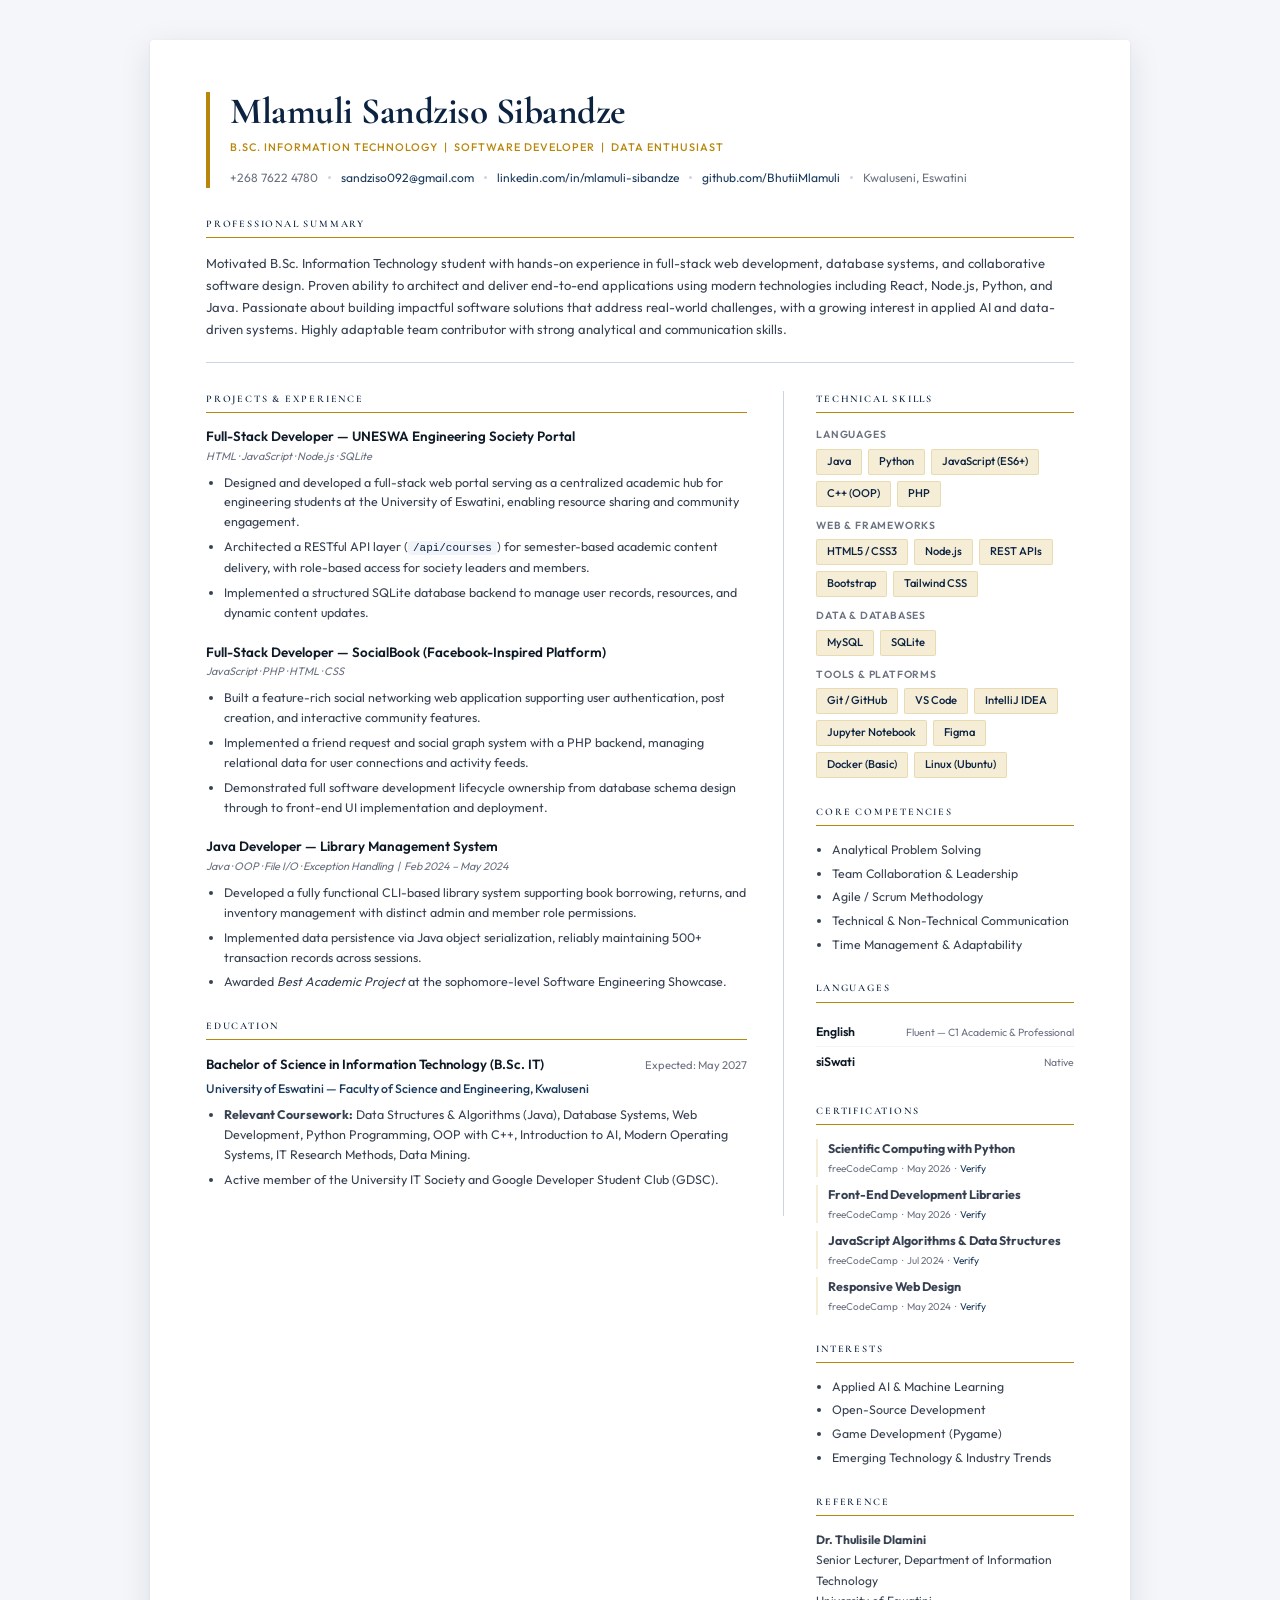
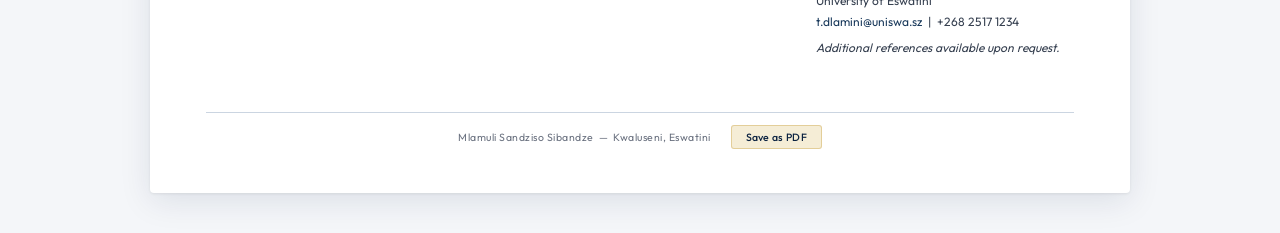
==== commit 66aa38ca: "22" ====
--- a/index.html
+++ b/index.html
@@ -102,27 +102,6 @@
           </div>
         </section>
 
-        <!-- CERTIFICATIONS -->
-        <section class="section">
-          <h2 class="section-title">Certifications</h2>
-          <div class="cert-item">
-            <strong>Scientific Computing with Python</strong> — freeCodeCamp
-            <span class="cert-meta">May 2026 &nbsp;·&nbsp; approx. 300 hours &nbsp;·&nbsp; <a href="https://freecodecamp.org/certification/bhutiimlamuli/scientific-computing-with-python-v7" target="_blank">Verify</a></span>
-          </div>
-          <div class="cert-item">
-            <strong>Front-End Development Libraries</strong> — freeCodeCamp
-            <span class="cert-meta">May 2026 &nbsp;·&nbsp; approx. 300 hours &nbsp;·&nbsp; <a href="https://freecodecamp.org/certification/bhutiimlamuli/front-end-development-libraries" target="_blank">Verify</a></span>
-          </div>
-          <div class="cert-item">
-            <strong>Legacy JavaScript Algorithms and Data Structures</strong> — freeCodeCamp
-            <span class="cert-meta">Jul 2024 &nbsp;·&nbsp; approx. 300 hours &nbsp;·&nbsp; <a href="https://freecodecamp.org/certification/bhutiimlamuli/javascript-algorithms-and-data-structures-v8" target="_blank">Verify</a></span>
-          </div>
-          <div class="cert-item">
-            <strong>Legacy Responsive Web Design</strong> — freeCodeCamp
-            <span class="cert-meta">May 2024 &nbsp;·&nbsp; approx. 300 hours &nbsp;·&nbsp; <a href="https://freecodecamp.org/certification/bhutiimlamuli/responsive-web-design" target="_blank">Verify</a></span>
-          </div>
-        </section>
-
       </div>
 
       <!-- RIGHT COLUMN -->
@@ -156,7 +135,6 @@
             <div class="skill-list">
               <span class="skill">MySQL</span>
               <span class="skill">SQLite</span>
-              <span class="skill">DBMS</span>
             </div>
           </div>
           <div class="skill-category">
@@ -199,6 +177,27 @@
 
         </section>
 
+        <!-- CERTIFICATIONS -->
+        <section class="section">
+          <h2 class="section-title">Certifications</h2>
+          <div class="cert-item">
+            <strong>Scientific Computing with Python</strong>
+            <span class="cert-meta">freeCodeCamp &nbsp;·&nbsp; May 2026 &nbsp;·&nbsp; <a href="https://freecodecamp.org/certification/bhutiimlamuli/scientific-computing-with-python-v7" target="_blank">Verify</a></span>
+          </div>
+          <div class="cert-item">
+            <strong>Front-End Development Libraries</strong>
+            <span class="cert-meta">freeCodeCamp &nbsp;·&nbsp; May 2026 &nbsp;·&nbsp; <a href="https://freecodecamp.org/certification/bhutiimlamuli/front-end-development-libraries" target="_blank">Verify</a></span>
+          </div>
+          <div class="cert-item">
+            <strong>JavaScript Algorithms &amp; Data Structures</strong>
+            <span class="cert-meta">freeCodeCamp &nbsp;·&nbsp; Jul 2024 &nbsp;·&nbsp; <a href="https://freecodecamp.org/certification/bhutiimlamuli/javascript-algorithms-and-data-structures-v8" target="_blank">Verify</a></span>
+          </div>
+          <div class="cert-item">
+            <strong>Responsive Web Design</strong>
+            <span class="cert-meta">freeCodeCamp &nbsp;·&nbsp; May 2024 &nbsp;·&nbsp; <a href="https://freecodecamp.org/certification/bhutiimlamuli/responsive-web-design" target="_blank">Verify</a></span>
+          </div>
+        </section>
+
         <!-- INTERESTS -->
         <section class="section">
           <h2 class="section-title">Interests</h2>
@@ -227,7 +226,10 @@
 
     <footer class="footer">
       <div class="footer-line"></div>
-      <span>Mlamuli Sandziso Sibandze &nbsp;&mdash;&nbsp; Kwaluseni, Eswatini</span>
+      <div class="footer-inner">
+        <span>Mlamuli Sandziso Sibandze &nbsp;&mdash;&nbsp; Kwaluseni, Eswatini</span>
+        <button class="print-btn" onclick="window.print()">Save as PDF</button>
+      </div>
     </footer>
 
   </div>
--- a/style.css
+++ b/style.css
@@ -130,12 +130,22 @@
 /* ========== TWO-COLUMN ========== */
 .two-column {
   display: flex;
-  gap: 44px;
+  gap: 0;
   align-items: flex-start;
 }
 
-.left  { flex: 2.1; min-width: 0; }
-.right { flex: 1;   min-width: 0; }
+.left  {
+  flex: 2.1;
+  min-width: 0;
+  padding-right: 36px;
+  border-right: 1px solid var(--rule-color);
+}
+
+.right {
+  flex: 1;
+  min-width: 0;
+  padding-left: 32px;
+}
 
 /* ========== SECTION ========== */
 .section {
@@ -357,10 +367,36 @@
   margin-bottom: 12px;
 }
 
+.footer-inner {
+  display: flex;
+  justify-content: center;
+  align-items: center;
+  gap: 20px;
+  flex-wrap: wrap;
+}
+
 .footer span {
   font-size: 0.75em;
   color: var(--text-muted);
   letter-spacing: 0.5px;
+}
+
+.print-btn {
+  font-family: 'Outfit', sans-serif;
+  font-size: 0.75em;
+  font-weight: 500;
+  color: var(--navy);
+  background: var(--accent-light);
+  border: 1px solid rgba(184,134,11,0.3);
+  border-radius: 3px;
+  padding: 4px 14px;
+  cursor: pointer;
+  transition: background 0.15s;
+  letter-spacing: 0.3px;
+}
+
+.print-btn:hover {
+  background: #EDD99A;
 }
 
 /* ========== RESPONSIVE ========== */
@@ -380,6 +416,18 @@
   .two-column {
     flex-direction: column;
     gap: 0;
+  }
+
+  .left {
+    padding-right: 0;
+    border-right: none;
+    border-bottom: 1px solid var(--rule-color);
+    padding-bottom: 24px;
+    margin-bottom: 24px;
+  }
+
+  .right {
+    padding-left: 0;
   }
 
   .edu-header {
@@ -420,22 +468,33 @@
     font-size: 2.1em;
   }
 
+  .print-btn {
+    display: none;
+  }
+
+  .left {
+    padding-right: 28px;
+    border-right: 1px solid #ccc;
+  }
+
+  .right {
+    padding-left: 28px;
+  }
+
+  .skill {
+    border: 1px solid #ccc;
+    background: #F8F8F8;
+  }
+
+  .skill:hover {
+    background: #F8F8F8;
+  }
+
   a {
     color: var(--navy-mid);
     text-decoration: none;
   }
-
-  .skill {
-    border: 1px solid #ccc;
-    background: #F8F8F8;
-  }
-
-  .skill:hover {
-    background: #F8F8F8;
-  }
-
   .exp-item,
-  .edu-item,
   .cert-item {
     page-break-inside: avoid;
   }
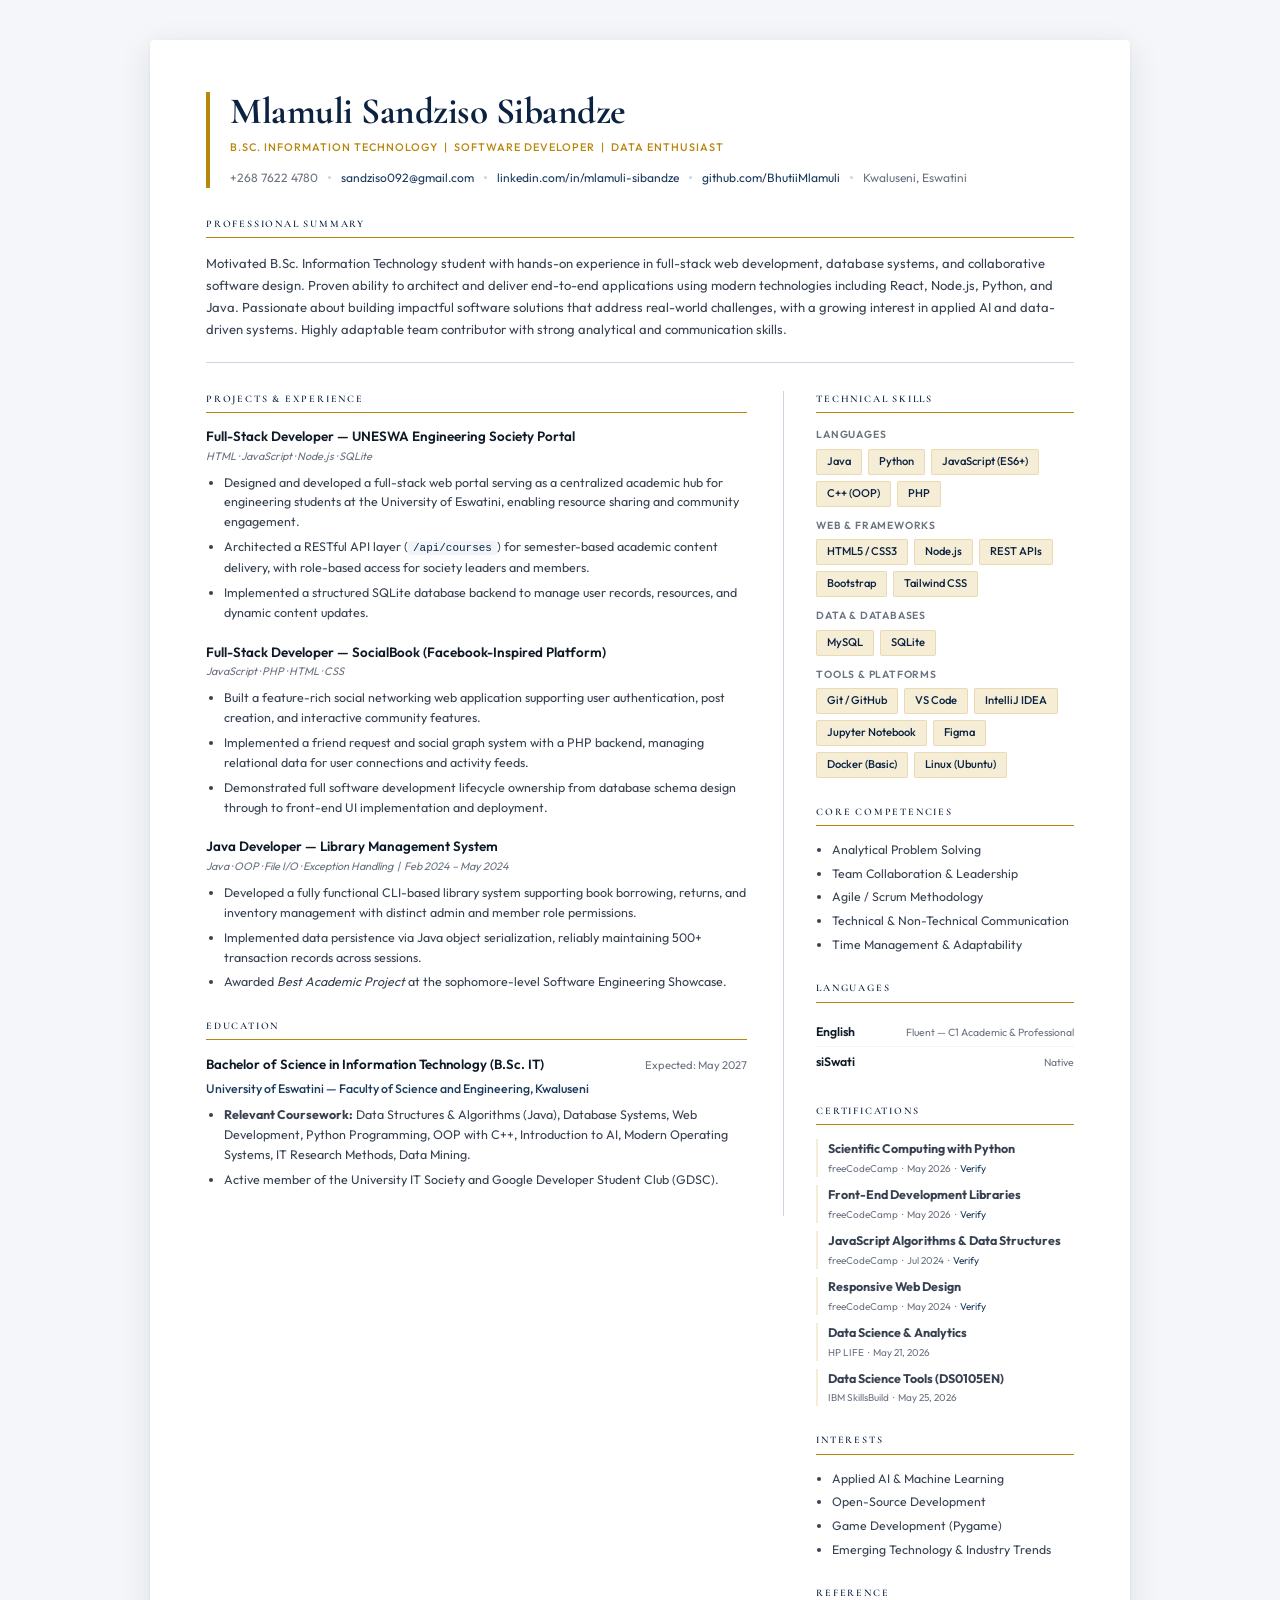
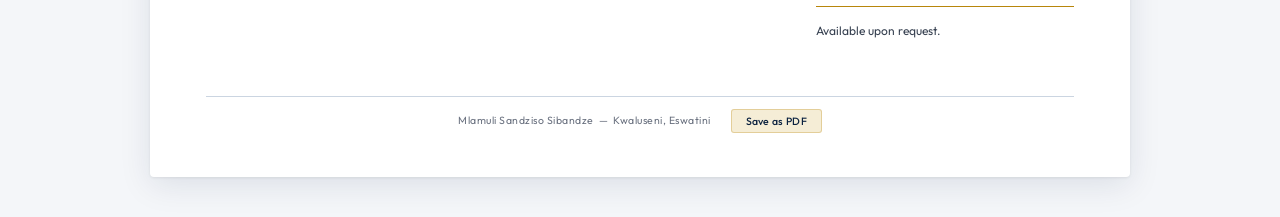
==== commit 7513d0ca: "certs" ====
--- a/index.html
+++ b/index.html
@@ -196,6 +196,16 @@
             <strong>Responsive Web Design</strong>
             <span class="cert-meta">freeCodeCamp &nbsp;·&nbsp; May 2024 &nbsp;·&nbsp; <a href="https://freecodecamp.org/certification/bhutiimlamuli/responsive-web-design" target="_blank">Verify</a></span>
           </div>
+          <!-- New: HP LIFE Data Science & Analytics -->
+          <div class="cert-item">
+            <strong>Data Science &amp; Analytics</strong>
+            <span class="cert-meta">HP LIFE &nbsp;·&nbsp; May 21, 2026</span>
+          </div>
+          <!-- New: IBM Data Science Tools -->
+          <div class="cert-item">
+            <strong>Data Science Tools (DS0105EN)</strong>
+            <span class="cert-meta">IBM SkillsBuild &nbsp;·&nbsp; May 25, 2026</span>
+          </div>
         </section>
 
         <!-- INTERESTS -->
@@ -209,16 +219,10 @@
           </ul>
         </section>
 
-        <!-- REFERENCE -->
+        <!-- REFERENCE - Updated to only state "Available upon request" -->
         <section class="section">
           <h2 class="section-title">Reference</h2>
-          <p class="reference-text">
-            <strong>Dr. Thulisile Dlamini</strong><br>
-            Senior Lecturer, Department of Information Technology<br>
-            University of Eswatini<br>
-            <a href="mailto:t.dlamini@uniswa.sz">t.dlamini@uniswa.sz</a> &nbsp;|&nbsp; +268 2517 1234
-          </p>
-          <p class="reference-text" style="margin-top: 6px; font-style: italic;">Additional references available upon request.</p>
+          <p class="reference-text">Available upon request.</p>
         </section>
 
       </div>
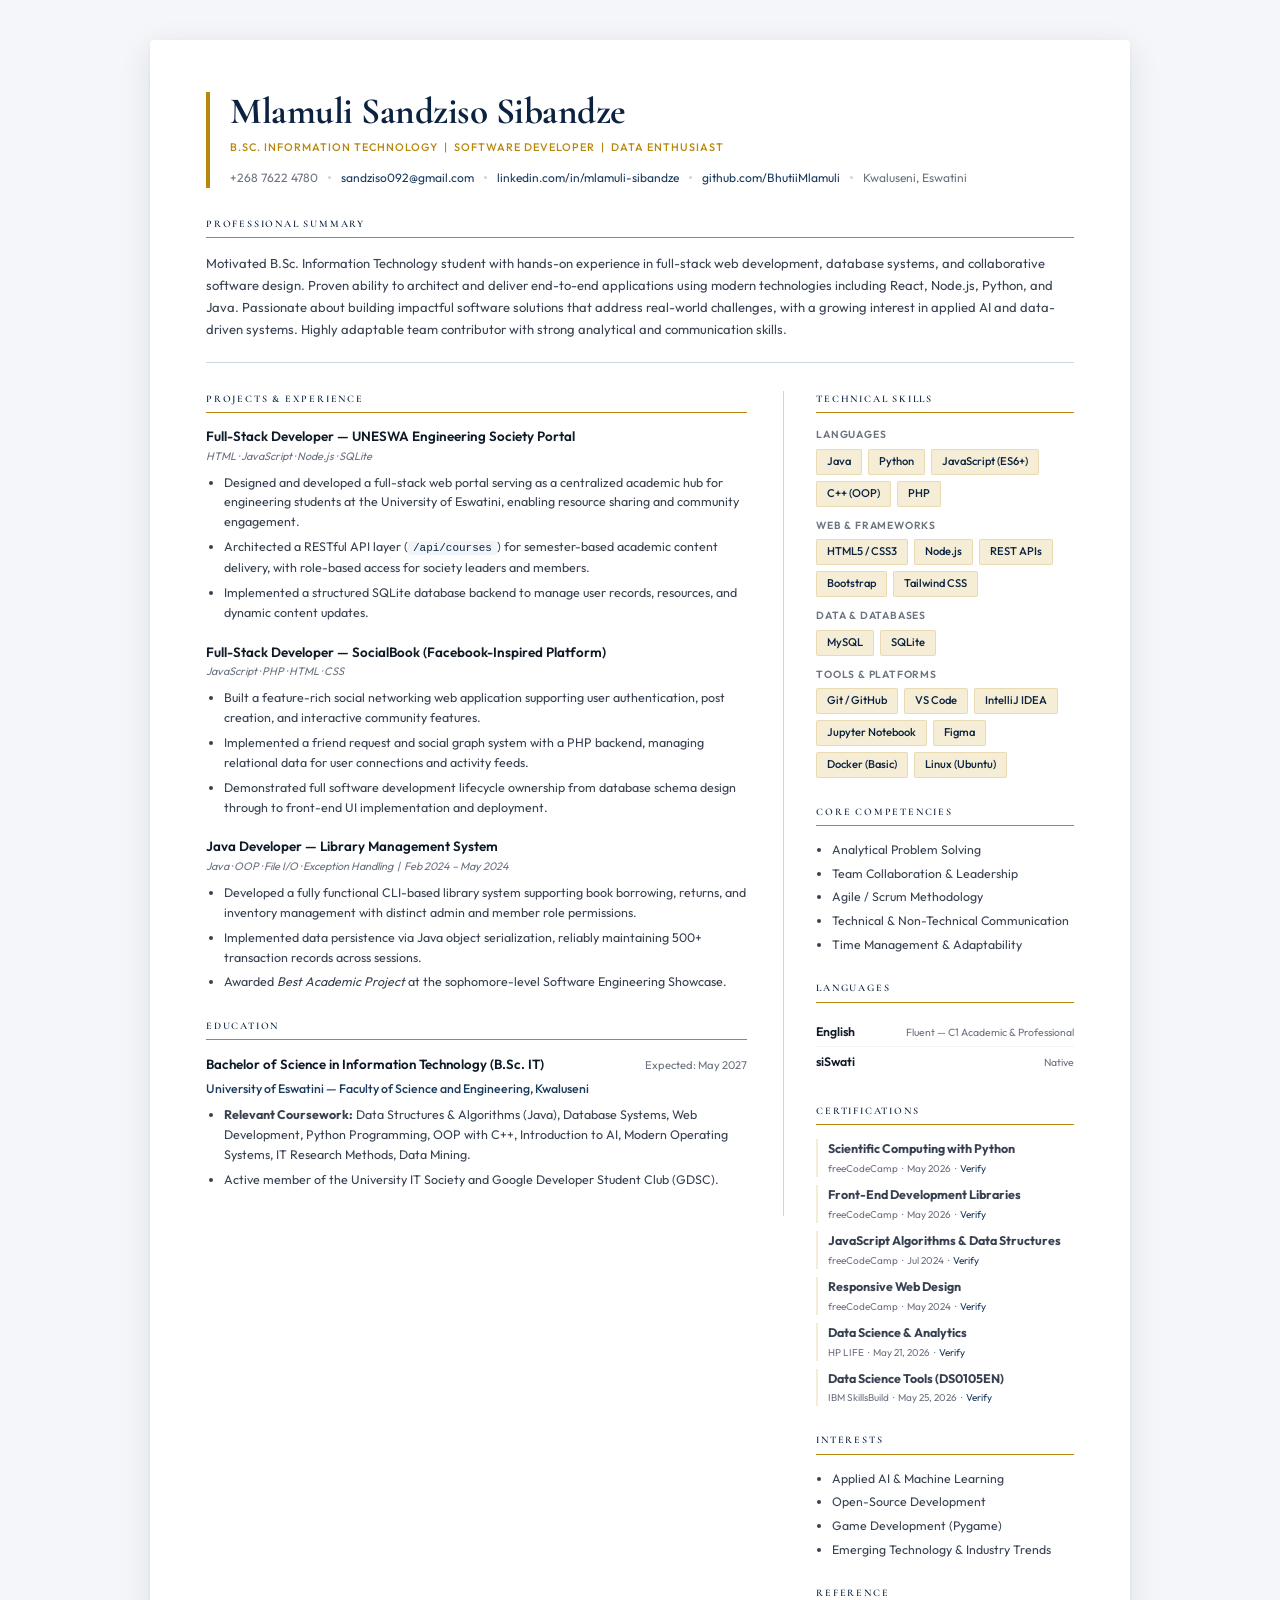
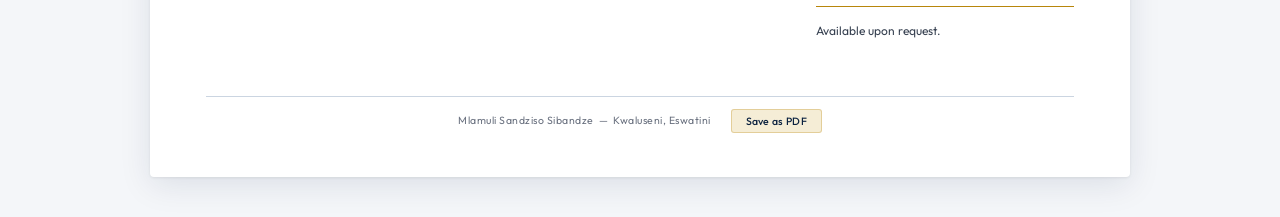
==== commit c5f7c452: "c2" ====
--- a/index.html
+++ b/index.html
@@ -7,7 +7,513 @@
   <link rel="preconnect" href="https://fonts.googleapis.com">
   <link rel="preconnect" href="https://fonts.gstatic.com" crossorigin>
   <link href="https://fonts.googleapis.com/css2?family=Cormorant+Garamond:wght@400;600;700&family=Outfit:wght@300;400;500;600&display=swap" rel="stylesheet">
-  <link rel="stylesheet" href="style.css">
+  <style>
+/* ========== RESET ========== */
+*, *::before, *::after {
+  margin: 0;
+  padding: 0;
+  box-sizing: border-box;
+}
+
+/* ========== DESIGN TOKENS ========== */
+:root {
+  --navy:       #0B2240;
+  --navy-mid:   #1A3A5C;
+  --accent:     #B8860B;
+  --accent-light: #F5EDD6;
+  --text-dark:  #0F1A27;
+  --text-mid:   #374151;
+  --text-muted: #6B7280;
+  --border:     #D1D5DB;
+  --bg-page:    #F4F6F9;
+  --bg-card:    #FFFFFF;
+  --rule-color: #CBD5E1;
+}
+
+/* ========== BASE ========== */
+body {
+  font-family: 'Outfit', 'Segoe UI', sans-serif;
+  font-weight: 400;
+  font-size: 14px;
+  line-height: 1.6;
+  color: var(--text-mid);
+  background: var(--bg-page);
+  padding: 40px 20px;
+}
+
+a {
+  color: var(--navy-mid);
+  text-decoration: none;
+}
+
+a:hover {
+  color: var(--accent);
+  text-decoration: underline;
+}
+
+code {
+  font-family: 'Courier New', monospace;
+  font-size: 0.88em;
+  background: #F1F5F9;
+  padding: 1px 5px;
+  border-radius: 3px;
+  color: var(--navy);
+}
+
+/* ========== CONTAINER ========== */
+.container {
+  max-width: 980px;
+  margin: 0 auto;
+  background: var(--bg-card);
+  border-radius: 4px;
+  box-shadow:
+    0 1px 3px rgba(0,0,0,0.07),
+    0 8px 32px rgba(11,34,64,0.10);
+  padding: 52px 56px 44px;
+}
+
+/* ========== HEADER ========== */
+.header {
+  margin-bottom: 28px;
+  border-left: 4px solid var(--accent);
+  padding-left: 20px;
+}
+
+h1 {
+  font-family: 'Cormorant Garamond', Georgia, serif;
+  font-size: 2.65em;
+  font-weight: 700;
+  color: var(--navy);
+  letter-spacing: -0.5px;
+  line-height: 1.1;
+  margin-bottom: 6px;
+}
+
+.tagline {
+  font-size: 0.92em;
+  font-weight: 500;
+  color: var(--accent);
+  letter-spacing: 0.3px;
+  margin-bottom: 12px;
+  text-transform: uppercase;
+  font-size: 0.78em;
+  letter-spacing: 1px;
+}
+
+.contact {
+  display: flex;
+  flex-wrap: wrap;
+  align-items: center;
+  gap: 6px 0;
+  font-size: 0.86em;
+  color: var(--text-muted);
+}
+
+.contact span,
+.contact a {
+  color: var(--text-muted);
+  white-space: nowrap;
+}
+
+.contact a {
+  color: var(--navy-mid);
+}
+
+.dot {
+  display: inline-block;
+  width: 3px;
+  height: 3px;
+  border-radius: 50%;
+  background: var(--rule-color);
+  margin: 0 10px;
+  vertical-align: middle;
+  flex-shrink: 0;
+}
+
+/* ========== DIVIDER ========== */
+.divider {
+  height: 1px;
+  background: var(--rule-color);
+  margin: 0 0 28px;
+}
+
+/* ========== TWO-COLUMN ========== */
+.two-column {
+  display: flex;
+  gap: 0;
+  align-items: flex-start;
+}
+
+.left  {
+  flex: 2.1;
+  min-width: 0;
+  padding-right: 36px;
+  border-right: 1px solid var(--rule-color);
+}
+
+.right {
+  flex: 1;
+  min-width: 0;
+  padding-left: 32px;
+}
+
+/* ========== SECTION ========== */
+.section {
+  margin-bottom: 26px;
+}
+
+.full-width {
+  margin-bottom: 22px;
+}
+
+h2.section-title {
+  font-family: 'Cormorant Garamond', Georgia, serif;
+  font-size: 0.72em;
+  font-weight: 600;
+  color: var(--navy);
+  letter-spacing: 1.8px;
+  text-transform: uppercase;
+  padding-bottom: 5px;
+  margin-bottom: 14px;
+  border-bottom: 1.5px solid var(--accent);
+}
+
+/* ========== SUMMARY ========== */
+.summary-text {
+  font-size: 0.93em;
+  color: var(--text-mid);
+  line-height: 1.7;
+}
+
+/* ========== EXPERIENCE / PROJECTS ========== */
+.exp-item {
+  margin-bottom: 20px;
+}
+
+.exp-item:last-child {
+  margin-bottom: 0;
+}
+
+.exp-header {
+  display: flex;
+  flex-direction: column;
+  gap: 2px;
+  margin-bottom: 7px;
+}
+
+.exp-header strong {
+  font-size: 0.96em;
+  font-weight: 600;
+  color: var(--text-dark);
+  line-height: 1.4;
+}
+
+.tech-stack {
+  font-size: 0.78em;
+  color: var(--text-muted);
+  font-weight: 400;
+  font-style: italic;
+}
+
+ul {
+  padding-left: 18px;
+  margin: 0;
+}
+
+li {
+  margin-bottom: 5px;
+  font-size: 0.89em;
+  color: var(--text-mid);
+  line-height: 1.6;
+}
+
+li:last-child {
+  margin-bottom: 0;
+}
+
+/* ========== EDUCATION ========== */
+.edu-item {
+  margin-bottom: 10px;
+}
+
+.edu-header {
+  display: flex;
+  justify-content: space-between;
+  align-items: baseline;
+  flex-wrap: wrap;
+  gap: 4px;
+  margin-bottom: 3px;
+}
+
+.edu-header strong {
+  font-size: 0.95em;
+  font-weight: 600;
+  color: var(--text-dark);
+}
+
+.edu-date {
+  font-size: 0.8em;
+  color: var(--text-muted);
+  white-space: nowrap;
+}
+
+.edu-institution {
+  font-size: 0.88em;
+  color: var(--navy-mid);
+  margin-bottom: 7px;
+  font-weight: 500;
+}
+
+/* ========== CERTIFICATIONS ========== */
+.cert-item {
+  font-size: 0.89em;
+  color: var(--text-mid);
+  margin-bottom: 8px;
+  padding-left: 10px;
+  border-left: 2px solid var(--accent-light);
+}
+
+.cert-note {
+  display: block;
+  font-size: 0.85em;
+  color: var(--text-muted);
+  font-style: italic;
+}
+
+.cert-meta {
+  display: block;
+  font-size: 0.8em;
+  color: var(--text-muted);
+  margin-top: 2px;
+}
+
+/* ========== SKILL CATEGORIES ========== */
+.skill-category {
+  margin-bottom: 11px;
+}
+
+.skill-label {
+  display: block;
+  font-size: 0.74em;
+  font-weight: 600;
+  color: var(--text-muted);
+  text-transform: uppercase;
+  letter-spacing: 0.8px;
+  margin-bottom: 5px;
+}
+
+.skill-list {
+  display: flex;
+  flex-wrap: wrap;
+  gap: 6px;
+}
+
+.skill {
+  background: var(--accent-light);
+  color: var(--navy);
+  padding: 3px 10px;
+  border-radius: 2px;
+  font-size: 0.8em;
+  font-weight: 500;
+  border: 1px solid rgba(184,134,11,0.18);
+  transition: background 0.15s;
+}
+
+.skill:hover {
+  background: #EDD99A;
+}
+
+/* ========== PLAIN LIST ========== */
+.plain-list {
+  padding-left: 16px;
+  list-style: disc;
+}
+
+.plain-list li {
+  margin-bottom: 4px;
+  font-size: 0.88em;
+}
+
+/* ========== LANGUAGES ========== */
+.language-item {
+  display: flex;
+  justify-content: space-between;
+  align-items: baseline;
+  font-size: 0.88em;
+  padding: 5px 0;
+  border-bottom: 1px solid #F1F5F9;
+}
+
+.language-item:last-child {
+  border-bottom: none;
+}
+
+.lang-name {
+  font-weight: 600;
+  color: var(--text-dark);
+}
+
+.lang-level {
+  font-size: 0.85em;
+  color: var(--text-muted);
+}
+
+/* ========== REFERENCE ========== */
+.reference-text {
+  font-size: 0.86em;
+  color: var(--text-mid);
+  line-height: 1.7;
+}
+
+/* ========== FOOTER ========== */
+.footer {
+  margin-top: 28px;
+  text-align: center;
+}
+
+.footer-line {
+  height: 1px;
+  background: var(--rule-color);
+  margin-bottom: 12px;
+}
+
+.footer-inner {
+  display: flex;
+  justify-content: center;
+  align-items: center;
+  gap: 20px;
+  flex-wrap: wrap;
+}
+
+.footer span {
+  font-size: 0.75em;
+  color: var(--text-muted);
+  letter-spacing: 0.5px;
+}
+
+.print-btn {
+  font-family: 'Outfit', sans-serif;
+  font-size: 0.75em;
+  font-weight: 500;
+  color: var(--navy);
+  background: var(--accent-light);
+  border: 1px solid rgba(184,134,11,0.3);
+  border-radius: 3px;
+  padding: 4px 14px;
+  cursor: pointer;
+  transition: background 0.15s;
+  letter-spacing: 0.3px;
+}
+
+.print-btn:hover {
+  background: #EDD99A;
+}
+
+/* ========== RESPONSIVE ========== */
+@media (max-width: 720px) {
+  body {
+    padding: 16px 12px;
+  }
+
+  .container {
+    padding: 28px 22px;
+  }
+
+  h1 {
+    font-size: 2em;
+  }
+
+  .two-column {
+    flex-direction: column;
+    gap: 0;
+  }
+
+  .left {
+    padding-right: 0;
+    border-right: none;
+    border-bottom: 1px solid var(--rule-color);
+    padding-bottom: 24px;
+    margin-bottom: 24px;
+  }
+
+  .right {
+    padding-left: 0;
+  }
+
+  .edu-header {
+    flex-direction: column;
+  }
+
+  .contact {
+    gap: 4px;
+  }
+
+  .dot {
+    display: none;
+  }
+
+  .contact span,
+  .contact a {
+    display: block;
+    width: 100%;
+  }
+}
+
+/* ========== PRINT ========== */
+@media print {
+  body {
+    background: white;
+    padding: 0;
+    font-size: 12px;
+  }
+
+  .container {
+    box-shadow: none;
+    padding: 24px 28px;
+    border-radius: 0;
+    max-width: 100%;
+  }
+
+  h1 {
+    font-size: 2.1em;
+  }
+
+  .print-btn {
+    display: none;
+  }
+
+  .left {
+    padding-right: 28px;
+    border-right: 1px solid #ccc;
+  }
+
+  .right {
+    padding-left: 28px;
+  }
+
+  .skill {
+    border: 1px solid #ccc;
+    background: #F8F8F8;
+  }
+
+  .skill:hover {
+    background: #F8F8F8;
+  }
+
+  a {
+    color: var(--navy-mid);
+    text-decoration: none;
+  }
+  .exp-item,
+  .cert-item {
+    page-break-inside: avoid;
+  }
+
+  .section-title {
+    page-break-after: avoid;
+  }
+}
+  </style>
 </head>
 <body>
   <div class="container">
@@ -196,15 +702,15 @@
             <strong>Responsive Web Design</strong>
             <span class="cert-meta">freeCodeCamp &nbsp;·&nbsp; May 2024 &nbsp;·&nbsp; <a href="https://freecodecamp.org/certification/bhutiimlamuli/responsive-web-design" target="_blank">Verify</a></span>
           </div>
-          <!-- New: HP LIFE Data Science & Analytics -->
+          <!-- HP LIFE Data Science & Analytics with verification link -->
           <div class="cert-item">
             <strong>Data Science &amp; Analytics</strong>
-            <span class="cert-meta">HP LIFE &nbsp;·&nbsp; May 21, 2026</span>
-          </div>
-          <!-- New: IBM Data Science Tools -->
+            <span class="cert-meta">HP LIFE &nbsp;·&nbsp; May 21, 2026 &nbsp;·&nbsp; <a href="https://www.life-global.org/course/344-data-science-and-analytics" target="_blank">Verify</a></span>
+          </div>
+          <!-- IBM Data Science Tools with verification link -->
           <div class="cert-item">
             <strong>Data Science Tools (DS0105EN)</strong>
-            <span class="cert-meta">IBM SkillsBuild &nbsp;·&nbsp; May 25, 2026</span>
+            <span class="cert-meta">IBM SkillsBuild &nbsp;·&nbsp; May 25, 2026 &nbsp;·&nbsp; <a href="https://courses.yl-ptech.skillsnetwork.site/certificates/a5a1d0cff00c47fda036a4ab46450f1d" target="_blank">Verify</a></span>
           </div>
         </section>
 
@@ -219,7 +725,7 @@
           </ul>
         </section>
 
-        <!-- REFERENCE - Updated to only state "Available upon request" -->
+        <!-- REFERENCE - Simplified as requested -->
         <section class="section">
           <h2 class="section-title">Reference</h2>
           <p class="reference-text">Available upon request.</p>
